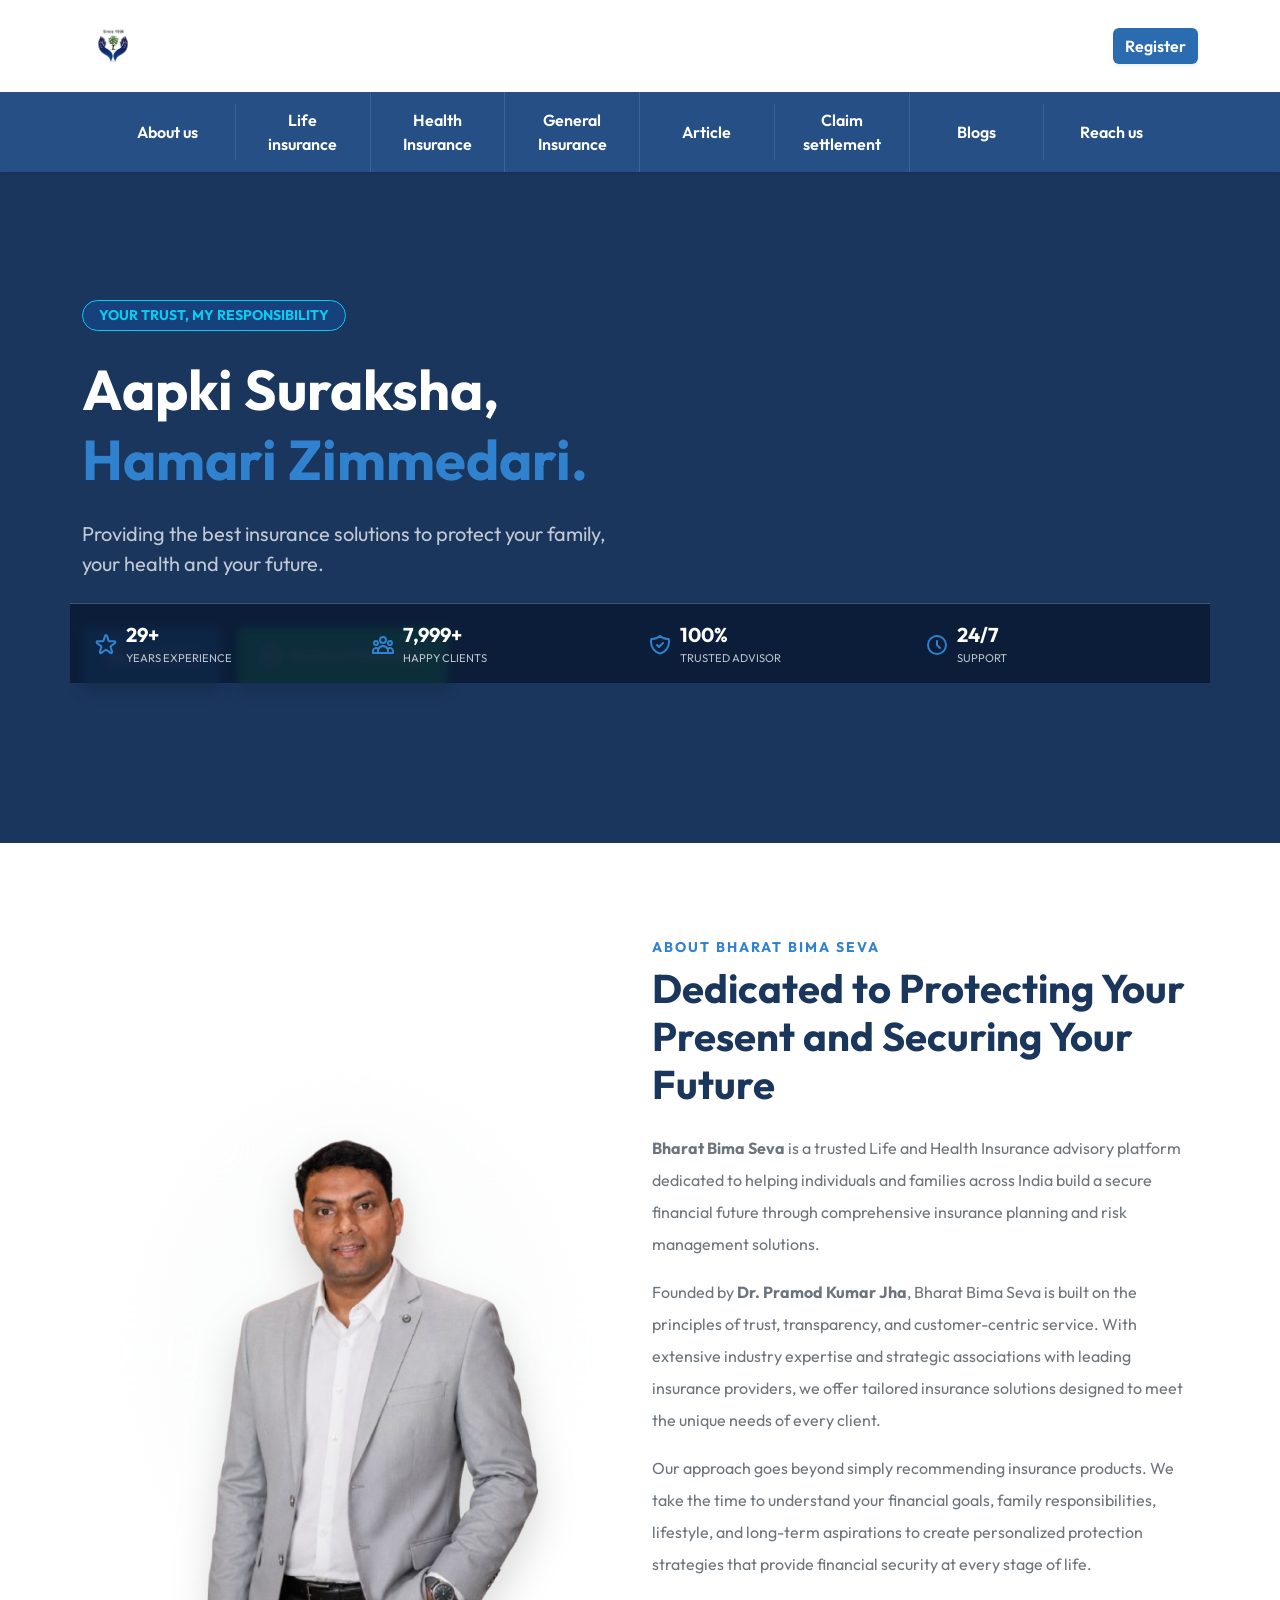
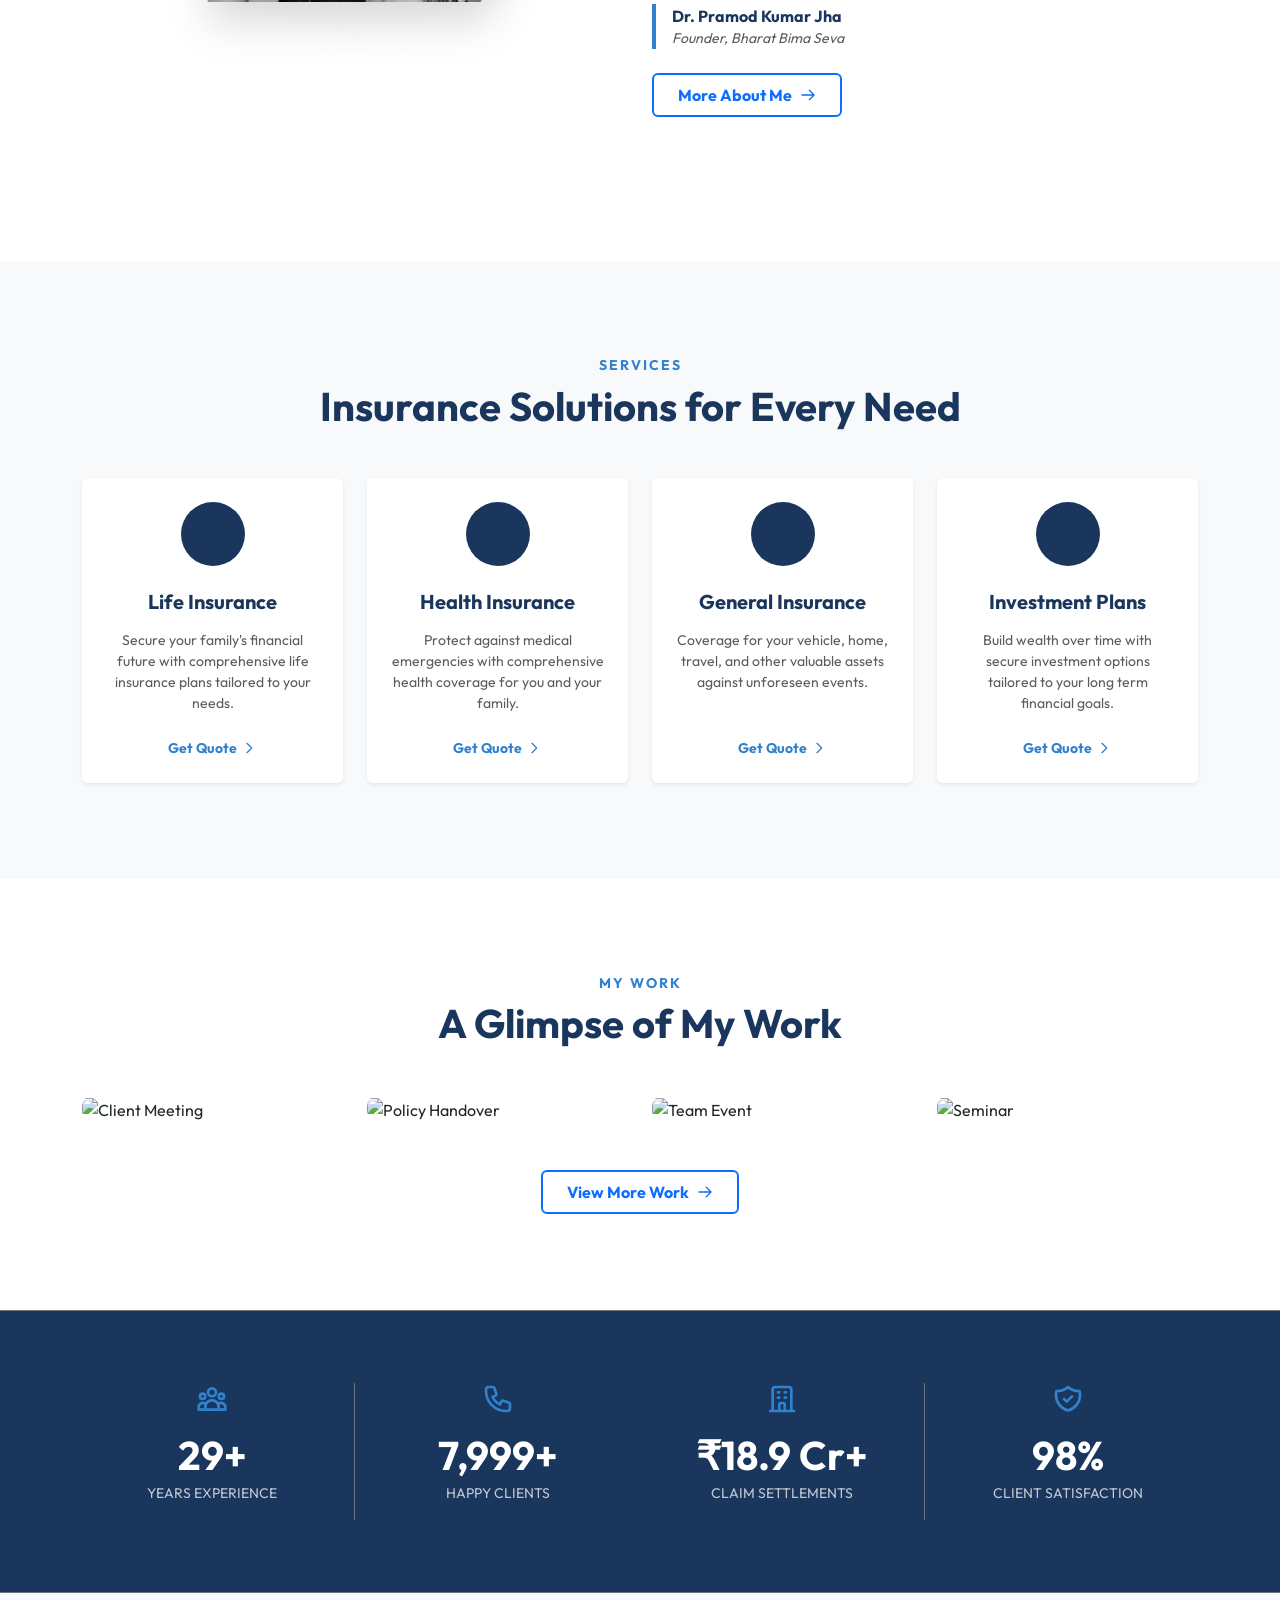
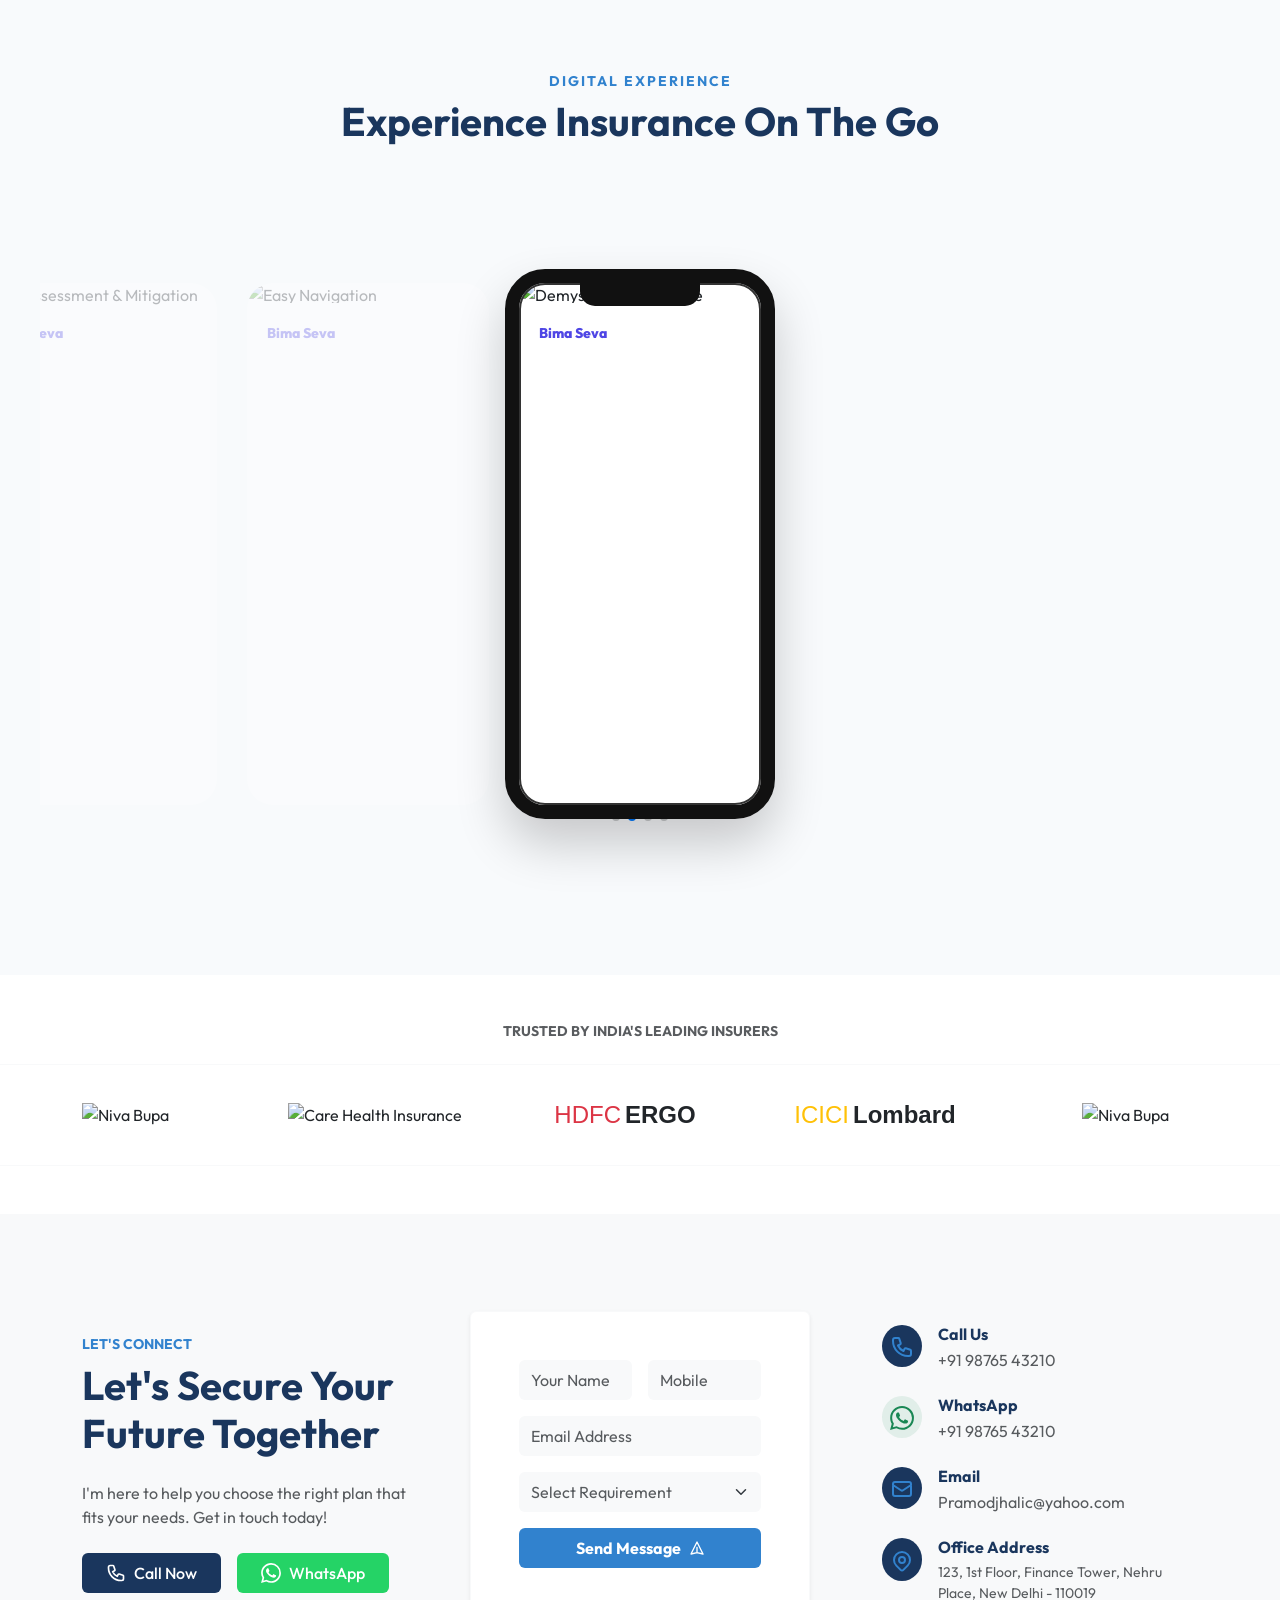
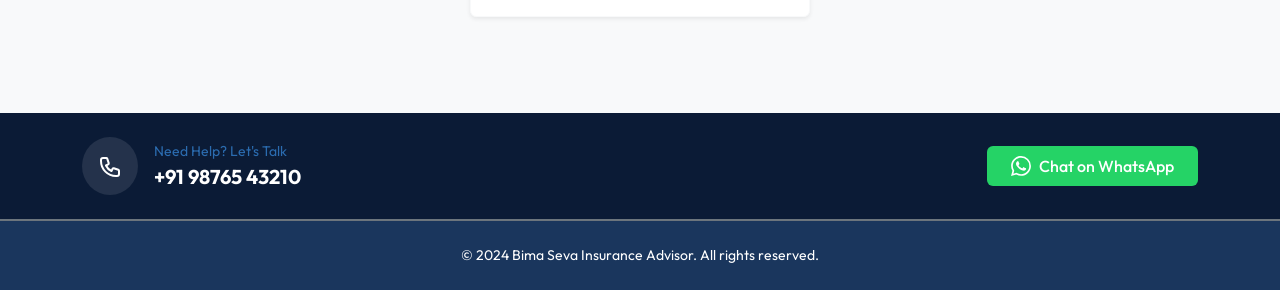
==== index.html @ f64b82d5 "Initial static HTML conversion" ====
<!DOCTYPE html>
<html lang="en">
<head>
    <meta charset="UTF-8">
    <meta name="viewport" content="width=device-width, initial-scale=1.0">
    <title>Bima Seva - Premium Insurance Advisor</title>
    
    <!-- Google Fonts -->
    <link rel="preconnect" href="https://fonts.googleapis.com">
    <link rel="preconnect" href="https://fonts.gstatic.com" crossorigin>
    <link href="https://fonts.googleapis.com/css2?family=Outfit:wght@300;400;500;600;700;800&display=swap" rel="stylesheet">
    
    <!-- Bootstrap 5 CSS -->
    <link href="https://cdn.jsdelivr.net/npm/bootstrap@5.3.2/dist/css/bootstrap.min.css" rel="stylesheet">
    
    <!-- Swiper CSS -->
    <link rel="stylesheet" href="https://cdn.jsdelivr.net/npm/swiper@11/swiper-bundle.min.css" />
    
    <!-- Custom CSS -->
    <link rel="stylesheet" href="assets/css/style.css">
    
    <style>
        body {
            font-family: 'Outfit', sans-serif;
            background-color: #f8f9fa;
        }
        .bg-primary-custom { background-color: #1a365d !important; }
        .bg-secondary-custom { background-color: #2b6cb0 !important; }
        .text-primary-custom { color: #1a365d !important; }
        .text-secondary-custom { color: #2b6cb0 !important; }
        .text-accent { color: #3182ce !important; }
        .bg-accent { background-color: #3182ce !important; }
        .bg-navbar-dark { background-color: #254f85 !important; }
        .nav-link-custom {
            color: white !important;
            padding: 1rem 1.5rem !important;
            border-right: 1px solid #3b649a;
            font-weight: 600;
        }
        .nav-link-custom:hover, .nav-link-custom.active {
            color: #f97316 !important;
        }
        @media (max-width: 991.98px) {
            .nav-link-custom {
                border-right: none;
                border-bottom: 1px solid #3b649a;
                padding: 0.75rem 1rem !important;
            }
        }
        
        /* Hero Section */
        .hero-section {
            position: relative;
            background-color: #1a365d;
            overflow: hidden;
            padding-top: 5rem;
            padding-bottom: 8rem;
        }
        @media (min-width: 992px) {
            .hero-section {
                padding-top: 8rem;
                padding-bottom: 10rem;
            }
        }
        .hero-bg-img {
            position: absolute;
            inset: 0;
            width: 100%;
            height: 100%;
            object-fit: cover;
            object-position: right;
            opacity: 0.4;
            z-index: 0;
        }
        .hero-overlay {
            position: absolute;
            inset: 0;
            background: linear-gradient(to right, #1a365d, rgba(26, 54, 93, 0.9), transparent);
            z-index: 1;
        }
        .hero-content {
            position: relative;
            z-index: 2;
        }
        .hero-stats-bar {
            position: absolute;
            bottom: 0;
            width: 100%;
            background-color: rgba(11, 27, 54, 0.9);
            backdrop-filter: blur(4px);
            border-top: 1px solid #4a5568;
            z-index: 10;
        }
        
        /* Utility */
        .text-whatsapp { color: #25D366; }
        .bg-whatsapp { background-color: #25D366; }
        .btn-whatsapp { background-color: #25D366; color: white; border: none; }
        .btn-whatsapp:hover { background-color: #1ea952; color: white; }
        .border-accent { border-color: #3182ce !important; }
        
        /* App Slider Section */
        .app-slider-section {
            background: #f8fafc;
            padding: 5rem 0;
            overflow: hidden;
            position: relative;
        }
        .app-slider-container {
            position: relative;
            max-width: 1200px;
            margin: 0 auto;
            padding: 60px 0;
        }
        .phone-frame {
            position: absolute;
            top: 50%;
            left: 50%;
            transform: translate(-50%, -50%);
            width: 270px;
            height: 550px;
            border: 14px solid #111;
            border-radius: 40px;
            z-index: 20;
            pointer-events: none;
            box-shadow: 0 25px 50px rgba(0,0,0,0.2), inset 0 0 0 2px #333;
        }
        .phone-frame::before {
            content: '';
            position: absolute;
            top: -2px;
            left: 50%;
            transform: translateX(-50%);
            width: 120px;
            height: 25px;
            background: #111;
            border-bottom-left-radius: 15px;
            border-bottom-right-radius: 15px;
            z-index: 21;
        }
        .swiper-container-app {
            width: 100%;
            padding: 30px 0;
        }
        .swiper-container-app .swiper-slide {
            width: 242px;
            height: 522px;
            background: #ffffff;
            border-radius: 26px;
            display: flex;
            justify-content: center;
            align-items: center;
            overflow: hidden;
            position: relative;
            opacity: 0.3;
            transition: opacity 0.4s ease;
        }
        .swiper-container-app .swiper-slide-active {
            opacity: 1;
            box-shadow: none;
        }
        .swiper-container-app .swiper-slide img {
            width: 100%;
            height: 100%;
            object-fit: cover;
        }
        .brand-overlay {
            position: absolute;
            top: 20px; 
            left: 10px;
            width: 130px;
            height: 60px;
            background: white;
            z-index: 10;
            display: flex;
            align-items: center;
            padding-left: 10px;
            font-weight: 800;
            font-size: 14px;
            color: #4f46e5;
        }

        /* Marquee */
        @keyframes scroll {
            0% { transform: translateX(0); }
            100% { transform: translateX(calc(-250px * 10)); }
        }
        .marquee-container {
            overflow: hidden;
            position: relative;
            width: 100%;
            background: white;
            padding: 2rem 0;
        }
        .marquee-track {
            display: flex;
            width: calc(250px * 20);
            animation: scroll 80s linear infinite;
        }
        .marquee-track:hover {
            animation-play-state: paused;
        }
        .marquee-item {
            width: 250px;
            display: flex;
            align-items: center;
            justify-content: center;
            padding: 0 2rem;
        }
        .marquee-item img {
            max-height: 80px;
            max-width: 100%;
            object-fit: contain;
            transition: all 0.3s ease;
        }
        .marquee-item:hover img {
            transform: scale(1.05);
        }
        
        /* Portfolio Lightbox */
        .portfolio-item {
            position: relative;
            overflow: hidden;
            border-radius: 0.75rem;
            cursor: pointer;
        }
        .portfolio-item img {
            transition: transform 0.5s ease;
        }
        .portfolio-item:hover img {
            transform: scale(1.1);
        }
        .portfolio-overlay {
            position: absolute;
            inset: 0;
            background-color: rgba(26, 54, 93, 0.6);
            opacity: 0;
            transition: opacity 0.3s ease;
            display: flex;
            flex-direction: column;
            align-items: center;
            justify-content: center;
            padding: 1rem;
            text-align: center;
        }
        .portfolio-item:hover .portfolio-overlay {
            opacity: 1;
        }
    </style>
</head>
<body class="d-flex flex-column min-vh-100">

<!-- Header -->
<header class="sticky-top shadow-sm">
    <!-- Top White Bar -->
    <div class="bg-white py-3">
        <div class="container">
            <div class="d-flex justify-content-between align-items-center">
                <!-- Logo -->
                <a href="index.html" class="text-decoration-none">
                    <img src="assets/images/logo.png" alt="Bima Seva Logo" class="img-fluid" style="height: 60px;">
                </a>

                <!-- Top Right Actions (Desktop) -->
                <div class="d-none d-lg-flex gap-2">
                    <a href="contact.html" class="btn btn-primary bg-secondary-custom border-0 fw-semibold shadow-sm">Register</a>
                </div>

                <!-- Mobile menu toggle -->
                <button class="navbar-toggler d-lg-none border-0 bg-transparent" type="button" data-bs-toggle="collapse" data-bs-target="#mainNavbar">
                    <svg class="h-6 w-6" style="width: 24px; height: 24px;" fill="none" viewBox="0 0 24 24" stroke="currentColor">
                        <path stroke-linecap="round" stroke-linejoin="round" stroke-width="2" d="M4 6h16M4 12h16M4 18h16"/>
                    </svg>
                </button>
            </div>
        </div>
    </div>

    <!-- Navigation Bar -->
    <nav class="navbar navbar-expand-lg navbar-dark bg-navbar-dark p-0">
        <div class="container">
            <div class="collapse navbar-collapse justify-content-center" id="mainNavbar">
                <ul class="navbar-nav align-items-center">
                    <li class="nav-item w-100 text-center">
                        <a href="about.html" class="nav-link nav-link-custom">About us</a>
                    </li>
                    <li class="nav-item w-100 text-center">
                        <a href="services.html" class="nav-link nav-link-custom">Life insurance</a>
                    </li>
                    <li class="nav-item w-100 text-center">
                        <a href="health-insurance.html" class="nav-link nav-link-custom">Health Insurance</a>
                    </li>
                    <li class="nav-item w-100 text-center">
                        <a href="general-insurance.html" class="nav-link nav-link-custom">General Insurance</a>
                    </li>
                    <li class="nav-item w-100 text-center">
                        <a href="portfolio.html" class="nav-link nav-link-custom">Article</a>
                    </li>
                    <li class="nav-item w-100 text-center">
                        <a href="claim-settlement.html" class="nav-link nav-link-custom">Claim settlement</a>
                    </li>
                    <li class="nav-item w-100 text-center">
                        <a href="blog.html" class="nav-link nav-link-custom">Blogs</a>
                    </li>
                    <li class="nav-item w-100 text-center">
                        <a href="contact.html" class="nav-link nav-link-custom border-end-0">Reach us</a>
                    </li>
                    <li class="nav-item d-lg-none mt-3 mb-2 w-100 px-3">
                        <a href="contact.html" class="btn btn-primary bg-secondary-custom border-0 w-100">Register</a>
                    </li>
                </ul>
            </div>
        </div>
    </nav>
</header>

<main class="flex-grow-1">

<!-- Hero Section -->
<section class="hero-section">
    <!-- Background Image with Gradient Overlay -->
    <img src="https://images.unsplash.com/photo-1560250097-0b93528c311a?ixlib=rb-4.0.3&auto=format&fit=crop&w=2000&q=80" alt="Advisor Background" class="hero-bg-img">
    <div class="hero-overlay"></div>

    <div class="container hero-content">
        <div class="row">
            <div class="col-lg-7 col-xl-6">
                <span class="d-inline-block py-1 px-3 rounded-pill text-info border border-info small fw-bold tracking-wider text-uppercase mb-4" style="background-color: rgba(13, 110, 253, 0.2);">
                    Your Trust, My Responsibility
                </span>
                
                <h1 class="display-4 fw-bold text-white lh-sm mb-4">
                    Aapki Suraksha, <br>
                    <span class="text-accent">Hamari Zimmedari.</span>
                </h1>
                
                <p class="fs-5 text-light mb-5 text-opacity-75">
                    Providing the best insurance solutions to protect your family, your health and your future.
                </p>
                
                <div class="d-flex flex-wrap gap-3">
                    <a href="tel:+919876543210" class="btn btn-primary bg-accent border-0 px-4 py-3 fw-medium d-flex align-items-center gap-2 shadow">
                        <svg width="20" height="20" fill="none" stroke="currentColor" viewBox="0 0 24 24"><path stroke-linecap="round" stroke-linejoin="round" stroke-width="2" d="M3 5a2 2 0 012-2h3.28a1 1 0 01.948.684l1.498 4.493a1 1 0 01-.502 1.21l-2.257 1.13a11.042 11.042 0 005.516 5.516l1.13-2.257a1 1 0 011.21-.502l4.493 1.498a1 1 0 01.684.949V19a2 2 0 01-2 2h-1C9.716 21 3 14.284 3 6V5z"></path></svg>
                        Call Now
                    </a>
                    <a href="https://wa.me/919876543210" target="_blank" class="btn btn-whatsapp px-4 py-3 fw-medium d-flex align-items-center gap-2 shadow">
                        <svg width="20" height="20" fill="currentColor" viewBox="0 0 24 24"><path d="M17.472 14.382c-.297-.149-1.758-.867-2.03-.967-.273-.099-.471-.148-.67.15-.197.297-.767.966-.94 1.164-.173.199-.347.223-.644.075-.297-.15-1.255-.463-2.39-1.475-.883-.788-1.48-1.761-1.653-2.059-.173-.297-.018-.458.13-.606.134-.133.298-.347.446-.52.149-.174.198-.298.298-.497.099-.198.05-.371-.025-.52-.075-.149-.669-1.612-.916-2.207-.242-.579-.487-.5-.669-.51-.173-.008-.371-.01-.57-.01-.198 0-.52.074-.792.372-.272.297-1.04 1.016-1.04 2.479 0 1.462 1.065 2.875 1.213 3.074.149.198 2.096 3.2 5.077 4.487.709.306 1.262.489 1.694.625.712.227 1.36.195 1.871.118.571-.085 1.758-.719 2.006-1.413.248-.694.248-1.289.173-1.413-.074-.124-.272-.198-.57-.347m-5.421 7.403h-.004a9.87 9.87 0 01-5.031-1.378l-.361-.214-3.741.982.998-3.648-.235-.374a9.86 9.86 0 01-1.51-5.26c.001-5.45 4.436-9.884 9.888-9.884 2.64 0 5.122 1.03 6.988 2.898a9.825 9.825 0 012.893 6.994c-.003 5.45-4.437 9.884-9.885 9.884m8.413-18.297A11.815 11.815 0 0012.05 0C5.495 0 .16 5.335.157 11.892c0 2.096.547 4.142 1.588 5.945L.057 24l6.305-1.654a11.882 11.882 0 005.683 1.448h.005c6.554 0 11.89-5.335 11.893-11.893a11.821 11.821 0 00-3.48-8.413Z"/></svg>
                Chat on WhatsApp
            </a>
        </div>
    </div>

    <!-- Bottom Overlay Stats (on Desktop it overlaps the next section) -->
    <div class="hero-stats-bar py-3">
        <div class="container">
            <div class="row text-white text-center text-md-start g-3">
                <div class="col-6 col-md-3 d-flex align-items-center justify-content-center justify-content-md-start gap-2">
                    <div class="text-accent">
                        <svg width="24" height="24" fill="none" stroke="currentColor" viewBox="0 0 24 24"><path stroke-linecap="round" stroke-linejoin="round" stroke-width="2" d="M11.049 2.927c.3-.921 1.603-.921 1.902 0l1.519 4.674a1 1 0 00.95.69h4.915c.969 0 1.371 1.24.588 1.81l-3.976 2.888a1 1 0 00-.363 1.118l1.518 4.674c.3.922-.755 1.688-1.538 1.118l-3.976-2.888a1 1 0 00-1.176 0l-3.976 2.888c-.783.57-1.838-.197-1.538-1.118l1.518-4.674a1 1 0 00-.363-1.118l-3.976-2.888c-.784-.57-.38-1.81.588-1.81h4.914a1 1 0 00.951-.69l1.519-4.674z"></path></svg>
                    </div>
                    <div>
                        <div class="fw-bold fs-5">29+</div>
                        <div class="text-light small text-opacity-75 text-uppercase" style="font-size: 0.7rem;">Years Experience</div>
                    </div>
                </div>
                <div class="col-6 col-md-3 d-flex align-items-center justify-content-center justify-content-md-start gap-2">
                    <div class="text-accent">
                        <svg width="24" height="24" fill="none" stroke="currentColor" viewBox="0 0 24 24"><path stroke-linecap="round" stroke-linejoin="round" stroke-width="2" d="M17 20h5v-2a3 3 0 00-5.356-1.857M17 20H7m10 0v-2c0-.656-.126-1.283-.356-1.857M7 20H2v-2a3 3 0 015.356-1.857M7 20v-2c0-.656.126-1.283.356-1.857m0 0a5.002 5.002 0 019.288 0M15 7a3 3 0 11-6 0 3 3 0 016 0zm6 3a2 2 0 11-4 0 2 2 0 014 0zM7 10a2 2 0 11-4 0 2 2 0 014 0z"></path></svg>
                    </div>
                    <div>
                        <div class="fw-bold fs-5">7,999+</div>
                        <div class="text-light small text-opacity-75 text-uppercase" style="font-size: 0.7rem;">Happy Clients</div>
                    </div>
                </div>
                <div class="col-6 col-md-3 d-flex align-items-center justify-content-center justify-content-md-start gap-2">
                    <div class="text-accent">
                        <svg width="24" height="24" fill="none" stroke="currentColor" viewBox="0 0 24 24"><path stroke-linecap="round" stroke-linejoin="round" stroke-width="2" d="M9 12l2 2 4-4m5.618-4.016A11.955 11.955 0 0112 2.944a11.955 11.955 0 01-8.618 3.04A12.02 12.02 0 003 9c0 5.591 3.824 10.29 9 11.622 5.176-1.332 9-6.03 9-11.622 0-1.042-.133-2.052-.382-3.016z"></path></svg>
                    </div>
                    <div>
                        <div class="fw-bold fs-5">100%</div>
                        <div class="text-light small text-opacity-75 text-uppercase" style="font-size: 0.7rem;">Trusted Advisor</div>
                    </div>
                </div>
                <div class="col-6 col-md-3 d-flex align-items-center justify-content-center justify-content-md-start gap-2">
                    <div class="text-accent">
                        <svg width="24" height="24" fill="none" stroke="currentColor" viewBox="0 0 24 24"><path stroke-linecap="round" stroke-linejoin="round" stroke-width="2" d="M12 8v4l3 3m6-3a9 9 0 11-18 0 9 9 0 0118 0z"></path></svg>
                    </div>
                    <div>
                        <div class="fw-bold fs-5">24/7</div>
                        <div class="text-light small text-opacity-75 text-uppercase" style="font-size: 0.7rem;">Support</div>
                    </div>
                </div>
            </div>
        </div>
    </div>
</section>

<!-- About Section -->
<section class="py-5 bg-white">
    <div class="container my-5">
        <div class="row align-items-center">
            <!-- Image -->
            <div class="col-lg-6 mb-5 mb-lg-0 text-center">
                <div class="position-relative d-inline-block">
                    <!-- Added a subtle background blob or circle to make the transparent image pop nicely -->
                    <div class="position-absolute w-100 h-100 top-0 start-0 bg-light rounded-circle filter-blur-lg opacity-50" style="filter: blur(40px);"></div>
                    <img src="assets/images/pramod_jha.png" alt="Dr. Pramod Kumar Jha" class="position-relative img-fluid drop-shadow-lg" style="max-width: 400px; filter: drop-shadow(0 20px 20px rgba(0,0,0,0.15));">
                </div>
            </div>
            
            <!-- Text Content -->
            <div class="col-lg-6">
                <h4 class="text-accent fw-bold text-uppercase small mb-2 tracking-wide" style="letter-spacing: 2px;">About Bharat Bima Seva</h4>
                <h2 class="display-6 fw-bold text-primary-custom mb-4">
                    Dedicated to Protecting Your Present and Securing Your Future
                </h2>
                <div class="text-secondary mb-4 lh-lg">
                    <p><strong>Bharat Bima Seva</strong> is a trusted Life and Health Insurance advisory platform dedicated to helping individuals and families across India build a secure financial future through comprehensive insurance planning and risk management solutions.</p>
                    
                    <p>Founded by <strong>Dr. Pramod Kumar Jha</strong>, Bharat Bima Seva is built on the principles of trust, transparency, and customer-centric service. With extensive industry expertise and strategic associations with leading insurance providers, we offer tailored insurance solutions designed to meet the unique needs of every client.</p>

                    <p>Our approach goes beyond simply recommending insurance products. We take the time to understand your financial goals, family responsibilities, lifestyle, and long-term aspirations to create personalized protection strategies that provide financial security at every stage of life.</p>
                </div>
                
                <div class="mb-4 ps-3 border-start border-4 border-accent">
                    <p class="fw-bold text-primary-custom mb-0">Dr. Pramod Kumar Jha</p>
                    <p class="small fst-italic text-muted mb-0">Founder, Bharat Bima Seva</p>
                </div>
                
                <div class="mb-5">
                    <a href="about.html" class="btn btn-outline-primary px-4 py-2 fw-bold d-inline-flex align-items-center gap-2 border-2">
                        More About Me
                        <svg width="16" height="16" fill="none" stroke="currentColor" viewBox="0 0 24 24"><path stroke-linecap="round" stroke-linejoin="round" stroke-width="2" d="M14 5l7 7m0 0l-7 7m7-7H3"></path></svg>
                    </a>
                </div>
            </div>
        </div>
    </div>
</section>

<!-- Services Section -->
<section class="py-5 bg-light">
    <div class="container my-5">
        <div class="text-center mb-5">
            <h4 class="text-accent fw-bold text-uppercase small mb-2 tracking-wide" style="letter-spacing: 2px;">Services</h4>
            <h2 class="display-6 fw-bold text-primary-custom">Insurance Solutions for Every Need</h2>
        </div>
        
        <div class="row g-4">
            <!-- Service 1 -->
            <div class="col-md-6 col-lg-3">
                <div class="card h-100 border-0 shadow-sm text-center p-4 service-card transition-all">
                    <div class="rounded-circle bg-primary-custom bg-opacity-10 text-primary-custom d-inline-flex align-items-center justify-content-center mx-auto mb-4" style="width: 64px; height: 64px;">
                        <svg width="32" height="32" fill="none" stroke="currentColor" viewBox="0 0 24 24"><path stroke-linecap="round" stroke-linejoin="round" stroke-width="2" d="M12 4.354a4 4 0 110 5.292M15 21H3v-1a6 6 0 0112 0v1zm0 0h6v-1a6 6 0 00-9-5.197M13 7a4 4 0 11-8 0 4 4 0 018 0z"></path></svg>
                    </div>
                    <h5 class="fw-bold text-primary-custom mb-3">Life Insurance</h5>
                    <p class="text-muted small mb-4">Secure your family's financial future with comprehensive life insurance plans tailored to your needs.</p>
                    <a href="services.html" class="mt-auto text-decoration-none text-accent fw-bold small d-inline-flex align-items-center justify-content-center gap-1">
                        Get Quote <svg width="16" height="16" fill="none" stroke="currentColor" viewBox="0 0 24 24"><path stroke-linecap="round" stroke-linejoin="round" stroke-width="2" d="M9 5l7 7-7 7"></path></svg>
                    </a>
                </div>
            </div>
            <!-- Service 2 -->
            <div class="col-md-6 col-lg-3">
                <div class="card h-100 border-0 shadow-sm text-center p-4 service-card transition-all">
                    <div class="rounded-circle bg-primary-custom bg-opacity-10 text-primary-custom d-inline-flex align-items-center justify-content-center mx-auto mb-4" style="width: 64px; height: 64px;">
                        <svg width="32" height="32" fill="none" stroke="currentColor" viewBox="0 0 24 24"><path stroke-linecap="round" stroke-linejoin="round" stroke-width="2" d="M4.318 6.318a4.5 4.5 0 000 6.364L12 20.364l7.682-7.682a4.5 4.5 0 00-6.364-6.364L12 7.636l-1.318-1.318a4.5 4.5 0 00-6.364 0z"></path></svg>
                    </div>
                    <h5 class="fw-bold text-primary-custom mb-3">Health Insurance</h5>
                    <p class="text-muted small mb-4">Protect against medical emergencies with comprehensive health coverage for you and your family.</p>
                    <a href="health-insurance.html" class="mt-auto text-decoration-none text-accent fw-bold small d-inline-flex align-items-center justify-content-center gap-1">
                        Get Quote <svg width="16" height="16" fill="none" stroke="currentColor" viewBox="0 0 24 24"><path stroke-linecap="round" stroke-linejoin="round" stroke-width="2" d="M9 5l7 7-7 7"></path></svg>
                    </a>
                </div>
            </div>
            <!-- Service 3 -->
            <div class="col-md-6 col-lg-3">
                <div class="card h-100 border-0 shadow-sm text-center p-4 service-card transition-all">
                    <div class="rounded-circle bg-primary-custom bg-opacity-10 text-primary-custom d-inline-flex align-items-center justify-content-center mx-auto mb-4" style="width: 64px; height: 64px;">
                        <svg width="32" height="32" fill="none" stroke="currentColor" viewBox="0 0 24 24"><path stroke-linecap="round" stroke-linejoin="round" stroke-width="2" d="M3 12l2-2m0 0l7-7 7 7M5 10v10a1 1 0 001 1h3m10-11l2 2m-2-2v10a1 1 0 01-1 1h-3m-6 0a1 1 0 001-1v-4a1 1 0 011-1h2a1 1 0 011 1v4a1 1 0 001 1m-6 0h6"></path></svg>
                    </div>
                    <h5 class="fw-bold text-primary-custom mb-3">General Insurance</h5>
                    <p class="text-muted small mb-4">Coverage for your vehicle, home, travel, and other valuable assets against unforeseen events.</p>
                    <a href="general-insurance.html" class="mt-auto text-decoration-none text-accent fw-bold small d-inline-flex align-items-center justify-content-center gap-1">
                        Get Quote <svg width="16" height="16" fill="none" stroke="currentColor" viewBox="0 0 24 24"><path stroke-linecap="round" stroke-linejoin="round" stroke-width="2" d="M9 5l7 7-7 7"></path></svg>
                    </a>
                </div>
            </div>
            <!-- Service 4 -->
            <div class="col-md-6 col-lg-3">
                <div class="card h-100 border-0 shadow-sm text-center p-4 service-card transition-all">
                    <div class="rounded-circle bg-primary-custom bg-opacity-10 text-primary-custom d-inline-flex align-items-center justify-content-center mx-auto mb-4" style="width: 64px; height: 64px;">
                        <svg width="32" height="32" fill="none" stroke="currentColor" viewBox="0 0 24 24"><path stroke-linecap="round" stroke-linejoin="round" stroke-width="2" d="M12 8c-1.657 0-3 .895-3 2s1.343 2 3 2 3 .895 3 2-1.343 2-3 2m0-8c1.11 0 2.08.402 2.599 1M12 8V7m0 1v8m0 0v1m0-1c-1.11 0-2.08-.402-2.599-1M21 12a9 9 0 11-18 0 9 9 0 0118 0z"></path></svg>
                    </div>
                    <h5 class="fw-bold text-primary-custom mb-3">Investment Plans</h5>
                    <p class="text-muted small mb-4">Build wealth over time with secure investment options tailored to your long term financial goals.</p>
                    <a href="services.html" class="mt-auto text-decoration-none text-accent fw-bold small d-inline-flex align-items-center justify-content-center gap-1">
                        Get Quote <svg width="16" height="16" fill="none" stroke="currentColor" viewBox="0 0 24 24"><path stroke-linecap="round" stroke-linejoin="round" stroke-width="2" d="M9 5l7 7-7 7"></path></svg>
                    </a>
                </div>
            </div>
        </div>
        
        <style>
            .service-card { transition: transform 0.3s ease, box-shadow 0.3s ease; }
            .service-card:hover { transform: translateY(-5px); box-shadow: 0 .5rem 1rem rgba(0,0,0,.15)!important; }
        </style>
    </div>
</section>

<!-- Portfolio Section -->
<section class="py-5 bg-white">
    <div class="container my-5">
        <div class="text-center mb-5">
            <h4 class="text-accent fw-bold text-uppercase small mb-2 tracking-wide" style="letter-spacing: 2px;">My Work</h4>
            <h2 class="display-6 fw-bold text-primary-custom">A Glimpse of My Work</h2>
        </div>
        
        <div class="row g-4 mb-5">
            <!-- Portfolio Items -->
            <div class="col-6 col-md-3">
                <div class="portfolio-item aspect-ratio-1x1 h-100" data-bs-toggle="modal" data-bs-target="#lightboxModal" data-img="https://images.unsplash.com/photo-1556761175-5973dc0f32e7?ixlib=rb-4.0.3&auto=format&fit=crop&w=800&q=80" data-title="Client Meeting">
                    <img src="https://images.unsplash.com/photo-1556761175-5973dc0f32e7?ixlib=rb-4.0.3&auto=format&fit=crop&w=800&q=80" alt="Client Meeting" class="img-fluid w-100 h-100 object-fit-cover">
                    <div class="portfolio-overlay">
                        <span class="text-white fw-medium mb-1 fs-5">Client Meeting</span>
                        <span class="text-accent small text-uppercase tracking-wider">Consultation</span>
                    </div>
                </div>
            </div>
            <div class="col-6 col-md-3">
                <div class="portfolio-item aspect-ratio-1x1 h-100" data-bs-toggle="modal" data-bs-target="#lightboxModal" data-img="https://images.unsplash.com/photo-1554224155-8d04cb21cd6c?ixlib=rb-4.0.3&auto=format&fit=crop&w=800&q=80" data-title="Policy Handover">
                    <img src="https://images.unsplash.com/photo-1554224155-8d04cb21cd6c?ixlib=rb-4.0.3&auto=format&fit=crop&w=800&q=80" alt="Policy Handover" class="img-fluid w-100 h-100 object-fit-cover">
                    <div class="portfolio-overlay">
                        <span class="text-white fw-medium mb-1 fs-5">Policy Handover</span>
                        <span class="text-accent small text-uppercase tracking-wider">Success</span>
                    </div>
                </div>
            </div>
            <div class="col-6 col-md-3">
                <div class="portfolio-item aspect-ratio-1x1 h-100" data-bs-toggle="modal" data-bs-target="#lightboxModal" data-img="https://images.unsplash.com/photo-1521737604893-d14cc237f11d?ixlib=rb-4.0.3&auto=format&fit=crop&w=800&q=80" data-title="Team Event">
                    <img src="https://images.unsplash.com/photo-1521737604893-d14cc237f11d?ixlib=rb-4.0.3&auto=format&fit=crop&w=800&q=80" alt="Team Event" class="img-fluid w-100 h-100 object-fit-cover">
                    <div class="portfolio-overlay">
                        <span class="text-white fw-medium mb-1 fs-5">Team Event</span>
                        <span class="text-accent small text-uppercase tracking-wider">Events</span>
                    </div>
                </div>
            </div>
            <div class="col-6 col-md-3">
                <div class="portfolio-item aspect-ratio-1x1 h-100" data-bs-toggle="modal" data-bs-target="#lightboxModal" data-img="https://images.unsplash.com/photo-1600880292203-757bb62b4baf?ixlib=rb-4.0.3&auto=format&fit=crop&w=800&q=80" data-title="Seminar">
                    <img src="https://images.unsplash.com/photo-1600880292203-757bb62b4baf?ixlib=rb-4.0.3&auto=format&fit=crop&w=800&q=80" alt="Seminar" class="img-fluid w-100 h-100 object-fit-cover">
                    <div class="portfolio-overlay">
                        <span class="text-white fw-medium mb-1 fs-5">Seminar</span>
                        <span class="text-accent small text-uppercase tracking-wider">Workshops</span>
                    </div>
                </div>
            </div>
        </div>
        
        <div class="text-center">
            <a href="portfolio.html" class="btn btn-outline-primary px-4 py-2 fw-bold d-inline-flex align-items-center gap-2 border-2">
                View More Work
                <svg width="16" height="16" fill="none" stroke="currentColor" viewBox="0 0 24 24"><path stroke-linecap="round" stroke-linejoin="round" stroke-width="2" d="M14 5l7 7m0 0l-7 7m7-7H3"></path></svg>
            </a>
        </div>
    </div>
</section>

<!-- Lightbox Modal -->
<div class="modal fade" id="lightboxModal" tabindex="-1" aria-hidden="true">
    <div class="modal-dialog modal-xl modal-dialog-centered">
        <div class="modal-content bg-transparent border-0">
            <div class="modal-body text-center p-0 position-relative">
                <button type="button" class="btn-close btn-close-white position-absolute top-0 end-0 m-3 z-3" data-bs-dismiss="modal" aria-label="Close"></button>
                <img src="" id="lightboxImage" class="img-fluid rounded shadow-lg" alt="">
                <h4 id="lightboxTitle" class="text-white mt-3 fw-light tracking-wide"></h4>
            </div>
        </div>
    </div>
</div>

<script>
    document.addEventListener('DOMContentLoaded', function () {
        var lightboxModal = document.getElementById('lightboxModal')
        lightboxModal.addEventListener('show.bs.modal', function (event) {
            var button = event.relatedTarget
            var img = button.getAttribute('data-img')
            var title = button.getAttribute('data-title')
            
            var modalImg = lightboxModal.querySelector('#lightboxImage')
            var modalTitle = lightboxModal.querySelector('#lightboxTitle')
            
            modalImg.src = img
            modalTitle.textContent = title
        })
    })
</script>

<!-- Middle Stats Section -->
<section class="bg-primary-custom py-5 border-top border-bottom border-secondary">
    <div class="container my-4">
        <div class="row g-4 text-center text-white">
            <div class="col-6 col-md-3 border-end border-secondary">
                <div class="text-accent mb-3">
                    <svg width="32" height="32" fill="none" stroke="currentColor" viewBox="0 0 24 24"><path stroke-linecap="round" stroke-linejoin="round" stroke-width="2" d="M17 20h5v-2a3 3 0 00-5.356-1.857M17 20H7m10 0v-2c0-.656-.126-1.283-.356-1.857M7 20H2v-2a3 3 0 015.356-1.857M7 20v-2c0-.656.126-1.283.356-1.857m0 0a5.002 5.002 0 019.288 0M15 7a3 3 0 11-6 0 3 3 0 016 0zm6 3a2 2 0 11-4 0 2 2 0 014 0zM7 10a2 2 0 11-4 0 2 2 0 014 0z"></path></svg>
                </div>
                <h3 class="display-6 fw-bold mb-1">29+</h3>
                <p class="small text-uppercase text-light text-opacity-75 tracking-wider">Years Experience</p>
            </div>
            <div class="col-6 col-md-3 border-end-md border-secondary">
                <div class="text-accent mb-3">
                    <svg width="32" height="32" fill="none" stroke="currentColor" viewBox="0 0 24 24"><path stroke-linecap="round" stroke-linejoin="round" stroke-width="2" d="M3 5a2 2 0 012-2h3.28a1 1 0 01.948.684l1.498 4.493a1 1 0 01-.502 1.21l-2.257 1.13a11.042 11.042 0 005.516 5.516l1.13-2.257a1 1 0 011.21-.502l4.493 1.498a1 1 0 01.684.949V19a2 2 0 01-2 2h-1C9.716 21 3 14.284 3 6V5z"></path></svg>
                </div>
                <h3 class="display-6 fw-bold mb-1">7,999+</h3>
                <p class="small text-uppercase text-light text-opacity-75 tracking-wider">Happy Clients</p>
            </div>
            <div class="col-6 col-md-3 border-end border-secondary">
                <div class="text-accent mb-3">
                    <svg width="32" height="32" fill="none" stroke="currentColor" viewBox="0 0 24 24"><path stroke-linecap="round" stroke-linejoin="round" stroke-width="2" d="M19 21V5a2 2 0 00-2-2H7a2 2 0 00-2 2v16m14 0h2m-2 0h-5m-9 0H3m2 0h5M9 7h1m-1 4h1m4-4h1m-1 4h1m-5 10v-5a1 1 0 011-1h2a1 1 0 011 1v5m-4 0h4"></path></svg>
                </div>
                <h3 class="display-6 fw-bold mb-1">₹18.9 Cr+</h3>
                <p class="small text-uppercase text-light text-opacity-75 tracking-wider">Claim Settlements</p>
            </div>
            <div class="col-6 col-md-3">
                <div class="text-accent mb-3">
                    <svg width="32" height="32" fill="none" stroke="currentColor" viewBox="0 0 24 24"><path stroke-linecap="round" stroke-linejoin="round" stroke-width="2" d="M9 12l2 2 4-4m5.618-4.016A11.955 11.955 0 0112 2.944a11.955 11.955 0 01-8.618 3.04A12.02 12.02 0 003 9c0 5.591 3.824 10.29 9 11.622 5.176-1.332 9-6.03 9-11.622 0-1.042-.133-2.052-.382-3.016z"></path></svg>
                </div>
                <h3 class="display-6 fw-bold mb-1">98%</h3>
                <p class="small text-uppercase text-light text-opacity-75 tracking-wider">Client Satisfaction</p>
            </div>
        </div>
    </div>
</section>

<!-- App Screenshots Slider -->
<section class="app-slider-section">
    <div class="container text-center mb-5">
        <h4 class="text-accent fw-bold text-uppercase small mb-2 tracking-wide" style="letter-spacing: 2px;">Digital Experience</h4>
        <h2 class="display-6 fw-bold text-primary-custom">Experience Insurance On The Go</h2>
    </div>
    
    <div class="app-slider-container">
        <!-- Static iPhone Frame overlay -->
        <div class="phone-frame"></div>
        
        <div class="swiper swiper-container-app">
            <div class="swiper-wrapper">
                <div class="swiper-slide">
                    <div class="brand-overlay">Bima Seva</div>
                    <img src="https://riskbirbal.com/assets/images/sets/easy-navigation.webp" alt="Easy Navigation">
                </div>
                <div class="swiper-slide">
                    <div class="brand-overlay">Bima Seva</div>
                    <img src="https://riskbirbal.com/assets/images/sets/demystifying.webp" alt="Demystifying Insurance">
                </div>
                <div class="swiper-slide">
                    <div class="brand-overlay">Bima Seva</div>
                    <img src="https://riskbirbal.com/assets/images/sets/insight.webp" alt="Insight & Advice">
                </div>
                <div class="swiper-slide">
                    <div class="brand-overlay">Bima Seva</div>
                    <img src="https://riskbirbal.com/assets/images/sets/risk-assessment.webp" alt="Risk Assessment & Mitigation">
                </div>
            </div>
            <div class="swiper-pagination mt-5"></div>
        </div>
    </div>
</section>

<script src="https://cdn.jsdelivr.net/npm/swiper@11/swiper-bundle.min.js"></script>
<script>
document.addEventListener('DOMContentLoaded', function() {
    var swiper = new Swiper('.swiper-container-app', {
        effect: 'slide',
        grabCursor: true,
        centeredSlides: true,
        slidesPerView: 'auto',
        initialSlide: 1,
        spaceBetween: 30,
        loop: true,
        autoplay: {
            delay: 4000,
            disableOnInteraction: false,
        },
        pagination: {
            el: '.swiper-pagination',
            clickable: true,
        },
    });
});
</script>

<!-- Partners Marquee Section -->
<section class="py-5 bg-white border-bottom border-light">
    <div class="container mb-4 text-center">
        <h4 class="text-muted fw-bold text-uppercase small tracking-wide">Trusted By India's Leading Insurers</h4>
    </div>
    <div class="marquee-container border-top border-bottom border-light">
        <div class="marquee-track">
            <!-- Original Set -->
            <div class="marquee-item"><img src="https://upload.wikimedia.org/wikipedia/commons/1/14/Niva_Bupa_Logo.jpg" alt="Niva Bupa"></div>
            <div class="marquee-item"><img src="https://upload.wikimedia.org/wikipedia/commons/9/90/Care_health_insurance_logo.png" alt="Care Health Insurance"></div>
            <div class="marquee-item d-flex align-items-center justify-content-center px-4">
                <span class="fs-4 fw-black text-danger tracking-tight" style="font-family: Arial, sans-serif;">HDFC</span>
                <span class="fs-4 fw-bold text-dark ms-1" style="font-family: Arial, sans-serif;">ERGO</span>
            </div>
            <div class="marquee-item d-flex align-items-center justify-content-center px-4">
                <span class="fs-4 fw-black text-warning tracking-tight" style="font-family: Arial, sans-serif;">ICICI</span>
                <span class="fs-4 fw-semibold text-dark ms-1" style="font-family: Arial, sans-serif;">Lombard</span>
            </div>
            <!-- Duplicated Set for infinite scroll -->
            <div class="marquee-item"><img src="https://upload.wikimedia.org/wikipedia/commons/1/14/Niva_Bupa_Logo.jpg" alt="Niva Bupa"></div>
            <div class="marquee-item"><img src="https://upload.wikimedia.org/wikipedia/commons/9/90/Care_health_insurance_logo.png" alt="Care Health Insurance"></div>
            <div class="marquee-item d-flex align-items-center justify-content-center px-4">
                <span class="fs-4 fw-black text-danger tracking-tight" style="font-family: Arial, sans-serif;">HDFC</span>
                <span class="fs-4 fw-bold text-dark ms-1" style="font-family: Arial, sans-serif;">ERGO</span>
            </div>
            <div class="marquee-item d-flex align-items-center justify-content-center px-4">
                <span class="fs-4 fw-black text-warning tracking-tight" style="font-family: Arial, sans-serif;">ICICI</span>
                <span class="fs-4 fw-semibold text-dark ms-1" style="font-family: Arial, sans-serif;">Lombard</span>
            </div>
        </div>
    </div>
</section>

<!-- Contact Section -->
<section class="py-5 bg-light">
    <div class="container my-5">
        <div class="row g-5 align-items-center">
            <!-- Left: Text -->
            <div class="col-lg-4">
                <h4 class="text-accent fw-bold text-uppercase small mb-2 tracking-wide">Let's Connect</h4>
                <h2 class="display-6 fw-bold text-primary-custom mb-4">
                    Let's Secure Your Future Together
                </h2>
                <p class="text-muted mb-4">
                    I'm here to help you choose the right plan that fits your needs. Get in touch today!
                </p>
                <div class="d-flex flex-column flex-sm-row gap-3">
                    <a href="tel:+919876543210" class="btn btn-primary bg-primary-custom border-0 px-4 py-2 fw-medium d-flex align-items-center justify-content-center gap-2">
                        <svg width="20" height="20" fill="none" stroke="currentColor" viewBox="0 0 24 24"><path stroke-linecap="round" stroke-linejoin="round" stroke-width="2" d="M3 5a2 2 0 012-2h3.28a1 1 0 01.948.684l1.498 4.493a1 1 0 01-.502 1.21l-2.257 1.13a11.042 11.042 0 005.516 5.516l1.13-2.257a1 1 0 011.21-.502l4.493 1.498a1 1 0 01.684.949V19a2 2 0 01-2 2h-1C9.716 21 3 14.284 3 6V5z"></path></svg>
                        Call Now
                    </a>
                    <a href="https://wa.me/919876543210" target="_blank" class="btn btn-whatsapp px-4 py-2 fw-medium d-flex align-items-center justify-content-center gap-2">
                        <svg width="20" height="20" fill="currentColor" viewBox="0 0 24 24"><path d="M17.472 14.382c-.297-.149-1.758-.867-2.03-.967-.273-.099-.471-.148-.67.15-.197.297-.767.966-.94 1.164-.173.199-.347.223-.644.075-.297-.15-1.255-.463-2.39-1.475-.883-.788-1.48-1.761-1.653-2.059-.173-.297-.018-.458.13-.606.134-.133.298-.347.446-.52.149-.174.198-.298.298-.497.099-.198.05-.371-.025-.52-.075-.149-.669-1.612-.916-2.207-.242-.579-.487-.5-.669-.51-.173-.008-.371-.01-.57-.01-.198 0-.52.074-.792.372-.272.297-1.04 1.016-1.04 2.479 0 1.462 1.065 2.875 1.213 3.074.149.198 2.096 3.2 5.077 4.487.709.306 1.262.489 1.694.625.712.227 1.36.195 1.871.118.571-.085 1.758-.719 2.006-1.413.248-.694.248-1.289.173-1.413-.074-.124-.272-.198-.57-.347m-5.421 7.403h-.004a9.87 9.87 0 01-5.031-1.378l-.361-.214-3.741.982.998-3.648-.235-.374a9.86 9.86 0 01-1.51-5.26c.001-5.45 4.436-9.884 9.888-9.884 2.64 0 5.122 1.03 6.988 2.898a9.825 9.825 0 012.893 6.994c-.003 5.45-4.437 9.884-9.885 9.884m8.413-18.297A11.815 11.815 0 0012.05 0C5.495 0 .16 5.335.157 11.892c0 2.096.547 4.142 1.588 5.945L.057 24l6.305-1.654a11.882 11.882 0 005.683 1.448h.005c6.554 0 11.89-5.335 11.893-11.893a11.821 11.821 0 00-3.48-8.413Z"/></svg>
                        WhatsApp
                    </a>
                </div>
            </div>
            
            <!-- Middle: Form -->
            <div class="col-lg-4">
                <div class="bg-white p-4 p-md-5 rounded shadow-sm border border-light">
                    <form action="#" method="POST" class="d-flex flex-column gap-3">
                        <div class="row g-3">
                            <div class="col-6">
                                <input type="text" name="name" placeholder="Your Name" required class="form-control bg-light border-0 py-2">
                            </div>
                            <div class="col-6">
                                <input type="text" name="phone" placeholder="Mobile" required class="form-control bg-light border-0 py-2">
                            </div>
                        </div>
                        <input type="email" name="email" placeholder="Email Address" required class="form-control bg-light border-0 py-2">
                        
                        <select name="requirement" class="form-select bg-light border-0 py-2 text-muted">
                            <option value="">Select Requirement</option>
                            <option value="Life Insurance">Life Insurance</option>
                            <option value="Health Insurance">Health Insurance</option>
                            <option value="Term Insurance">Term Insurance</option>
                            <option value="Child Plan">Child Plan</option>
                        </select>
                        
                        <button type="submit" class="btn btn-primary bg-accent border-0 py-2 fw-bold d-flex align-items-center justify-content-center gap-2">
                            Send Message
                            <svg width="16" height="16" fill="none" stroke="currentColor" viewBox="0 0 24 24"><path stroke-linecap="round" stroke-linejoin="round" stroke-width="2" d="M12 19l9 2-9-18-9 18 9-2zm0 0v-8"></path></svg>
                        </button>
                    </form>
                </div>
            </div>
            
            <!-- Right: Info -->
            <div class="col-lg-4">
                <div class="d-flex flex-column gap-4 ps-lg-4">
                    <div class="d-flex align-items-start gap-3">
                        <div class="bg-primary-custom bg-opacity-10 text-accent rounded-circle p-2">
                            <svg width="24" height="24" fill="none" stroke="currentColor" viewBox="0 0 24 24"><path stroke-linecap="round" stroke-linejoin="round" stroke-width="2" d="M3 5a2 2 0 012-2h3.28a1 1 0 01.948.684l1.498 4.493a1 1 0 01-.502 1.21l-2.257 1.13a11.042 11.042 0 005.516 5.516l1.13-2.257a1 1 0 011.21-.502l4.493 1.498a1 1 0 01.684.949V19a2 2 0 01-2 2h-1C9.716 21 3 14.284 3 6V5z"></path></svg>
                        </div>
                        <div>
                            <h6 class="fw-bold text-primary-custom mb-1">Call Us</h6>
                            <p class="text-muted mb-0">+91 98765 43210</p>
                        </div>
                    </div>
                    <div class="d-flex align-items-start gap-3">
                        <div class="bg-success bg-opacity-10 text-success rounded-circle p-2">
                            <svg width="24" height="24" fill="currentColor" viewBox="0 0 24 24"><path d="M17.472 14.382c-.297-.149-1.758-.867-2.03-.967-.273-.099-.471-.148-.67.15-.197.297-.767.966-.94 1.164-.173.199-.347.223-.644.075-.297-.15-1.255-.463-2.39-1.475-.883-.788-1.48-1.761-1.653-2.059-.173-.297-.018-.458.13-.606.134-.133.298-.347.446-.52.149-.174.198-.298.298-.497.099-.198.05-.371-.025-.52-.075-.149-.669-1.612-.916-2.207-.242-.579-.487-.5-.669-.51-.173-.008-.371-.01-.57-.01-.198 0-.52.074-.792.372-.272.297-1.04 1.016-1.04 2.479 0 1.462 1.065 2.875 1.213 3.074.149.198 2.096 3.2 5.077 4.487.709.306 1.262.489 1.694.625.712.227 1.36.195 1.871.118.571-.085 1.758-.719 2.006-1.413.248-.694.248-1.289.173-1.413-.074-.124-.272-.198-.57-.347m-5.421 7.403h-.004a9.87 9.87 0 01-5.031-1.378l-.361-.214-3.741.982.998-3.648-.235-.374a9.86 9.86 0 01-1.51-5.26c.001-5.45 4.436-9.884 9.888-9.884 2.64 0 5.122 1.03 6.988 2.898a9.825 9.825 0 012.893 6.994c-.003 5.45-4.437 9.884-9.885 9.884m8.413-18.297A11.815 11.815 0 0012.05 0C5.495 0 .16 5.335.157 11.892c0 2.096.547 4.142 1.588 5.945L.057 24l6.305-1.654a11.882 11.882 0 005.683 1.448h.005c6.554 0 11.89-5.335 11.893-11.893a11.821 11.821 0 00-3.48-8.413Z"/></svg>
                        </div>
                        <div>
                            <h6 class="fw-bold text-primary-custom mb-1">WhatsApp</h6>
                            <p class="text-muted mb-0">+91 98765 43210</p>
                        </div>
                    </div>
                    <div class="d-flex align-items-start gap-3">
                        <div class="bg-primary-custom bg-opacity-10 text-accent rounded-circle p-2">
                            <svg width="24" height="24" fill="none" stroke="currentColor" viewBox="0 0 24 24"><path stroke-linecap="round" stroke-linejoin="round" stroke-width="2" d="M3 8l7.89 5.26a2 2 0 002.22 0L21 8M5 19h14a2 2 0 002-2V7a2 2 0 00-2-2H5a2 2 0 00-2 2v10a2 2 0 002 2z"></path></svg>
                        </div>
                        <div>
                            <h6 class="fw-bold text-primary-custom mb-1">Email</h6>
                            <p class="text-muted mb-0">Pramodjhalic@yahoo.com</p>
                        </div>
                    </div>
                    <div class="d-flex align-items-start gap-3">
                        <div class="bg-primary-custom bg-opacity-10 text-accent rounded-circle p-2">
                            <svg width="24" height="24" fill="none" stroke="currentColor" viewBox="0 0 24 24"><path stroke-linecap="round" stroke-linejoin="round" stroke-width="2" d="M17.657 16.657L13.414 20.9a1.998 1.998 0 01-2.827 0l-4.244-4.243a8 8 0 1111.314 0z"></path><path stroke-linecap="round" stroke-linejoin="round" stroke-width="2" d="M15 11a3 3 0 11-6 0 3 3 0 016 0z"></path></svg>
                        </div>
                        <div>
                            <h6 class="fw-bold text-primary-custom mb-1">Office Address</h6>
                            <p class="text-muted mb-0 small">123, 1st Floor, Finance Tower, Nehru Place, New Delhi - 110019</p>
                        </div>
                    </div>
                </div>
            </div>
        </div>
    </div>
</section>

</main>

<!-- Bottom CTA Bar -->
<div class="py-4 px-3 border-bottom border-secondary" style="background-color: #0b1b36;">
    <div class="container d-flex flex-column flex-md-row justify-content-between align-items-center gap-3">
        <div class="d-flex align-items-center gap-3 text-white">
            <div class="p-3 rounded-circle" style="background-color: rgba(255, 255, 255, 0.1);">
                <svg width="24" height="24" fill="none" stroke="currentColor" viewBox="0 0 24 24"><path stroke-linecap="round" stroke-linejoin="round" stroke-width="2" d="M3 5a2 2 0 012-2h3.28a1 1 0 01.948.684l1.498 4.493a1 1 0 01-.502 1.21l-2.257 1.13a11.042 11.042 0 005.516 5.516l1.13-2.257a1 1 0 011.21-.502l4.493 1.498a1 1 0 01.684.949V19a2 2 0 01-2 2h-1C9.716 21 3 14.284 3 6V5z"></path></svg>
            </div>
            <div>
                <p class="mb-0 small text-secondary-custom">Need Help? Let's Talk</p>
                <p class="mb-0 fs-5 fw-bold">+91 98765 43210</p>
            </div>
        </div>
        <div>
            <a href="https://wa.me/919876543210" target="_blank" class="btn btn-whatsapp px-4 py-2 fw-medium d-flex align-items-center gap-2">
                <svg width="20" height="20" fill="currentColor" viewBox="0 0 24 24"><path d="M17.472 14.382c-.297-.149-1.758-.867-2.03-.967-.273-.099-.471-.148-.67.15-.197.297-.767.966-.94 1.164-.173.199-.347.223-.644.075-.297-.15-1.255-.463-2.39-1.475-.883-.788-1.48-1.761-1.653-2.059-.173-.297-.018-.458.13-.606.134-.133.298-.347.446-.52.149-.174.198-.298.298-.497.099-.198.05-.371-.025-.52-.075-.149-.669-1.612-.916-2.207-.242-.579-.487-.5-.669-.51-.173-.008-.371-.01-.57-.01-.198 0-.52.074-.792.372-.272.297-1.04 1.016-1.04 2.479 0 1.462 1.065 2.875 1.213 3.074.149.198 2.096 3.2 5.077 4.487.709.306 1.262.489 1.694.625.712.227 1.36.195 1.871.118.571-.085 1.758-.719 2.006-1.413.248-.694.248-1.289.173-1.413-.074-.124-.272-.198-.57-.347m-5.421 7.403h-.004a9.87 9.87 0 01-5.031-1.378l-.361-.214-3.741.982.998-3.648-.235-.374a9.86 9.86 0 01-1.51-5.26c.001-5.45 4.436-9.884 9.888-9.884 2.64 0 5.122 1.03 6.988 2.898a9.825 9.825 0 012.893 6.994c-.003 5.45-4.437 9.884-9.885 9.884m8.413-18.297A11.815 11.815 0 0012.05 0C5.495 0 .16 5.335.157 11.892c0 2.096.547 4.142 1.588 5.945L.057 24l6.305-1.654a11.882 11.882 0 005.683 1.448h.005c6.554 0 11.89-5.335 11.893-11.893a11.821 11.821 0 00-3.48-8.413Z"/></svg>
                Chat on WhatsApp
            </a>
        </div>
    </div>
</div>

<!-- Main Footer -->
<footer class="bg-primary-custom text-white py-4 border-top border-secondary text-center small">
    <div class="container">
        <p class="mb-0">&copy; 2024 Bima Seva Insurance Advisor. All rights reserved.</p>
    </div>
</footer>

<script src="https://cdn.jsdelivr.net/npm/bootstrap@5.3.2/dist/js/bootstrap.bundle.min.js"></script>
<script src="assets/js/script.js"></script>
</body>
</html>
---- assets/css/style.css ----
/* assets/css/style.css */
@layer utilities {
    .line-clamp-3 {
        display: -webkit-box;
        -webkit-line-clamp: 3;
        -webkit-box-orient: vertical;  
        overflow: hidden;
    }
}

/* Custom Select Dropdown Arrow for the Contact Form */
select {
    -webkit-appearance: none;
    -moz-appearance: none;
    appearance: none;
    background-image: url("data:image/svg+xml,%3csvg xmlns='http://www.w3.org/2000/svg' fill='none' viewBox='0 0 20 20'%3e%3cpath stroke='%236b7280' stroke-linecap='round' stroke-linejoin='round' stroke-width='1.5' d='M6 8l4 4 4-4'/%3e%3c/svg%3e");
    background-position: right 0.5rem center;
    background-repeat: no-repeat;
    background-size: 1.5em 1.5em;
    padding-right: 2.5rem;
}
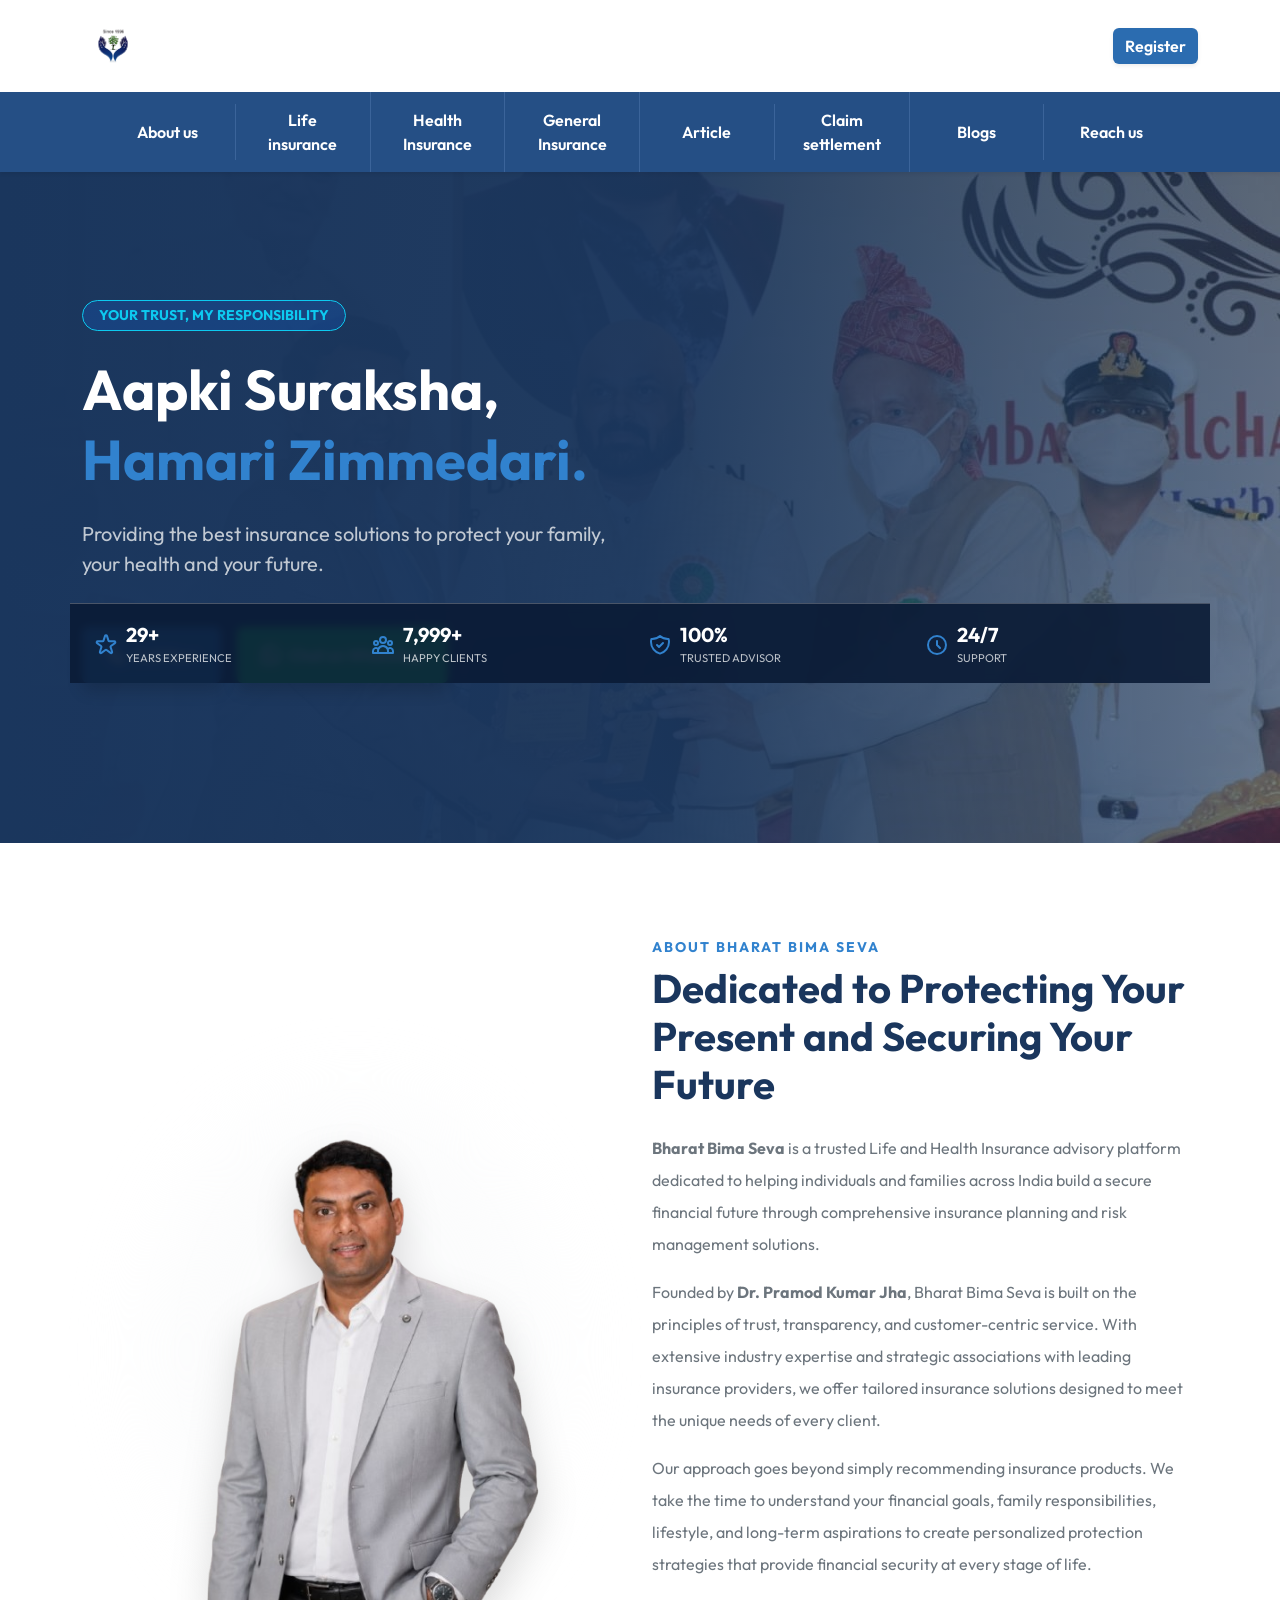
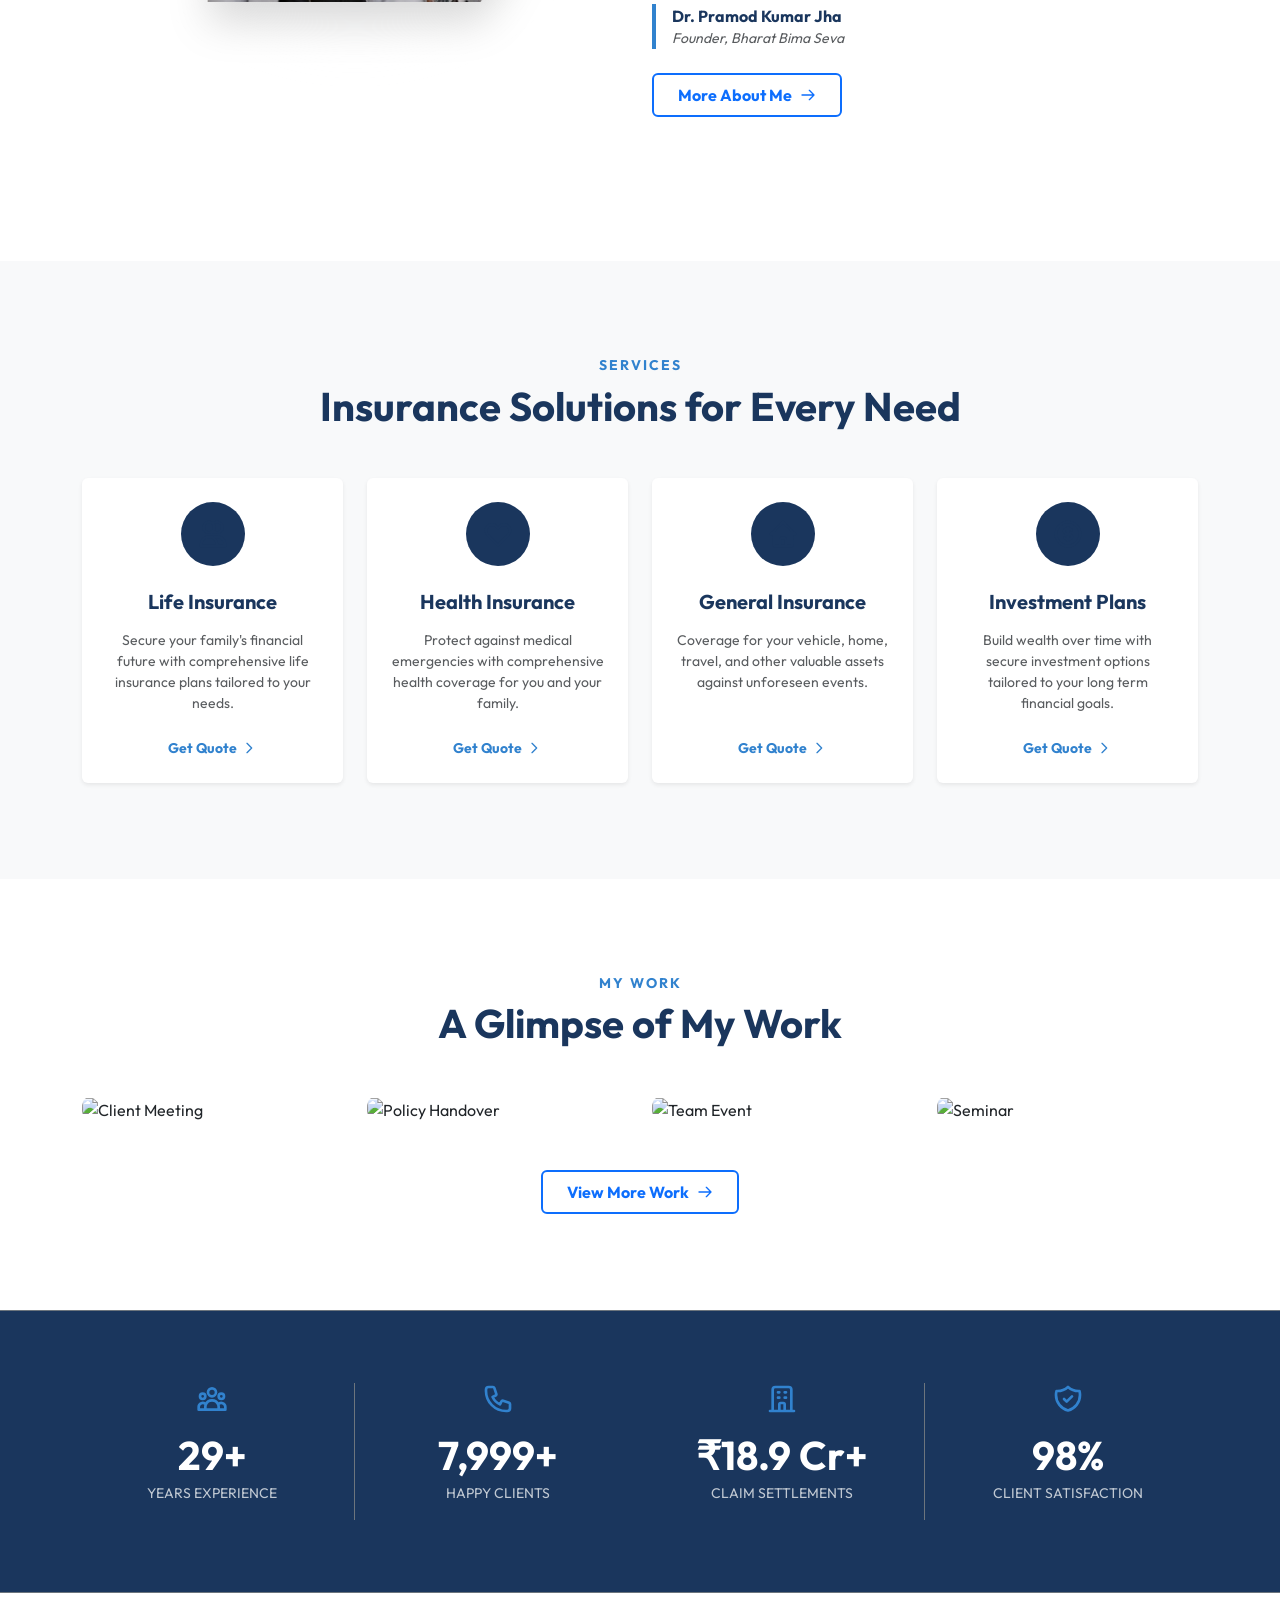
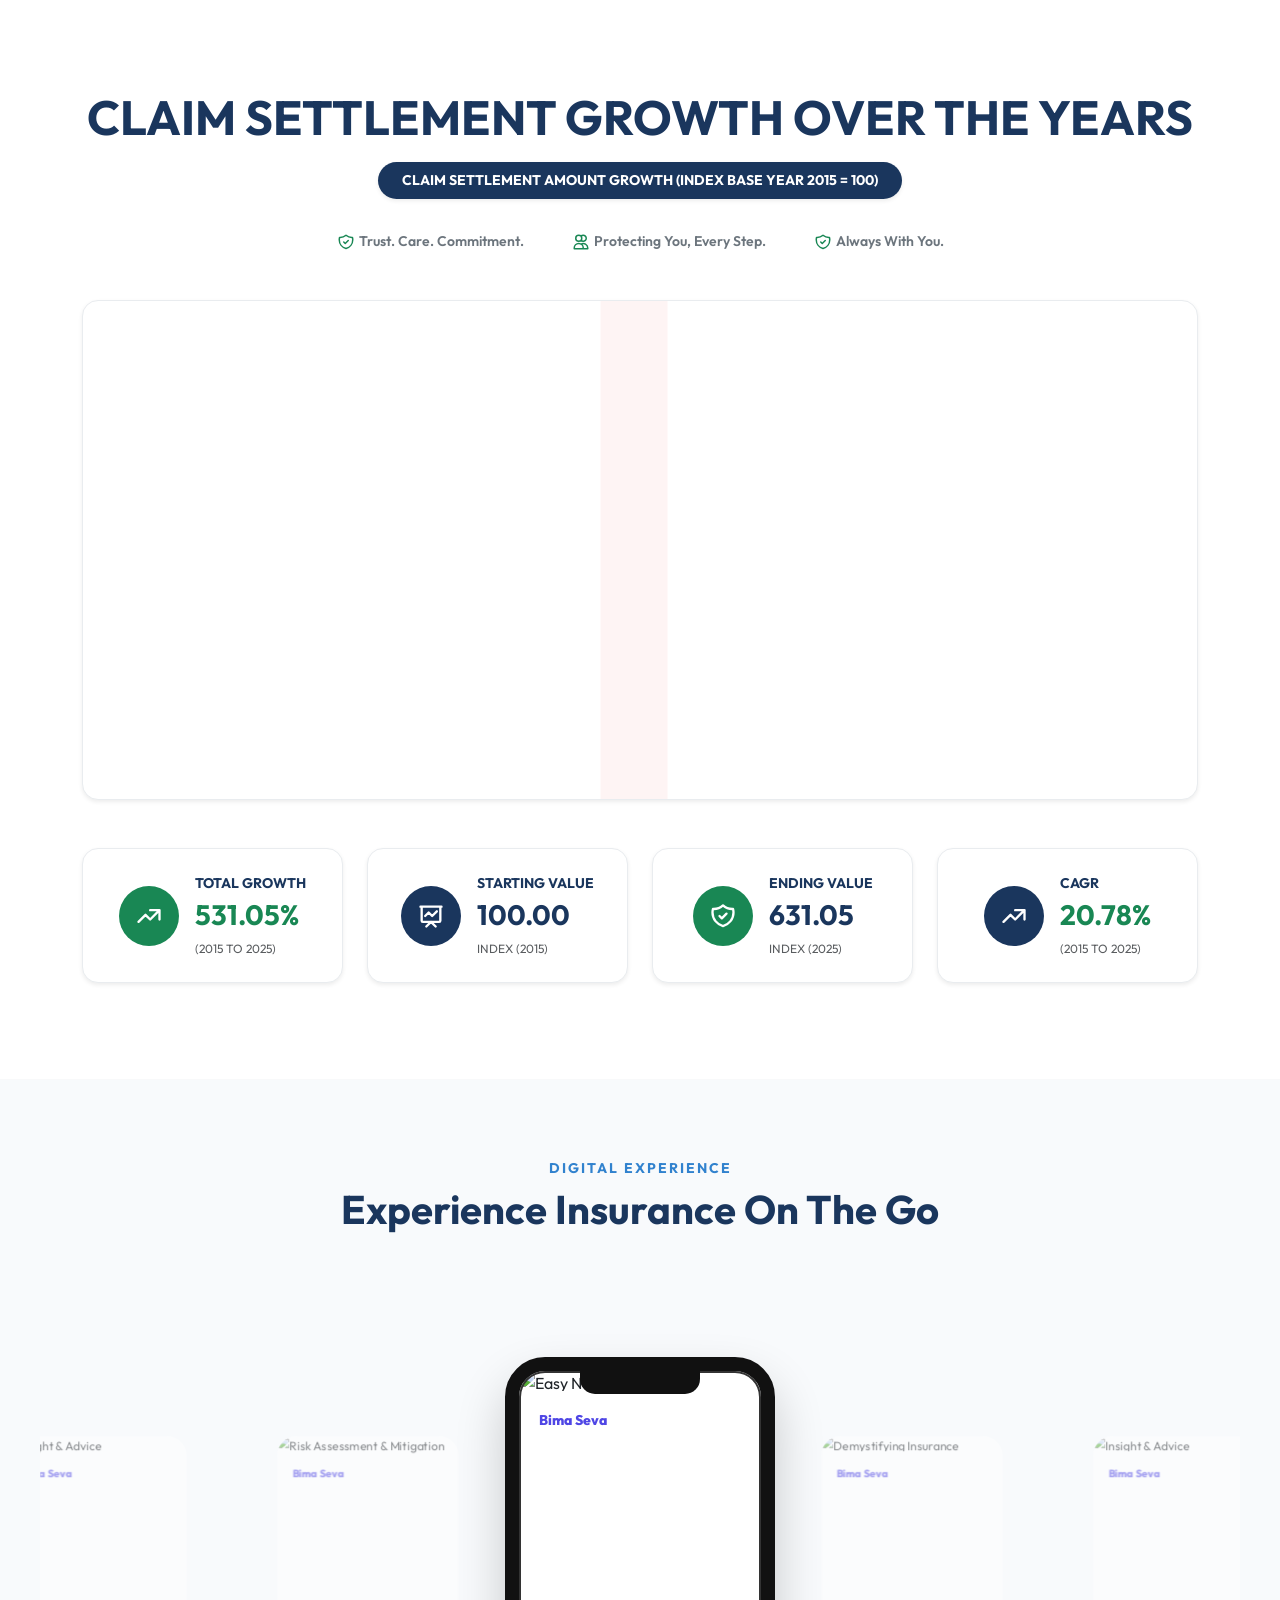
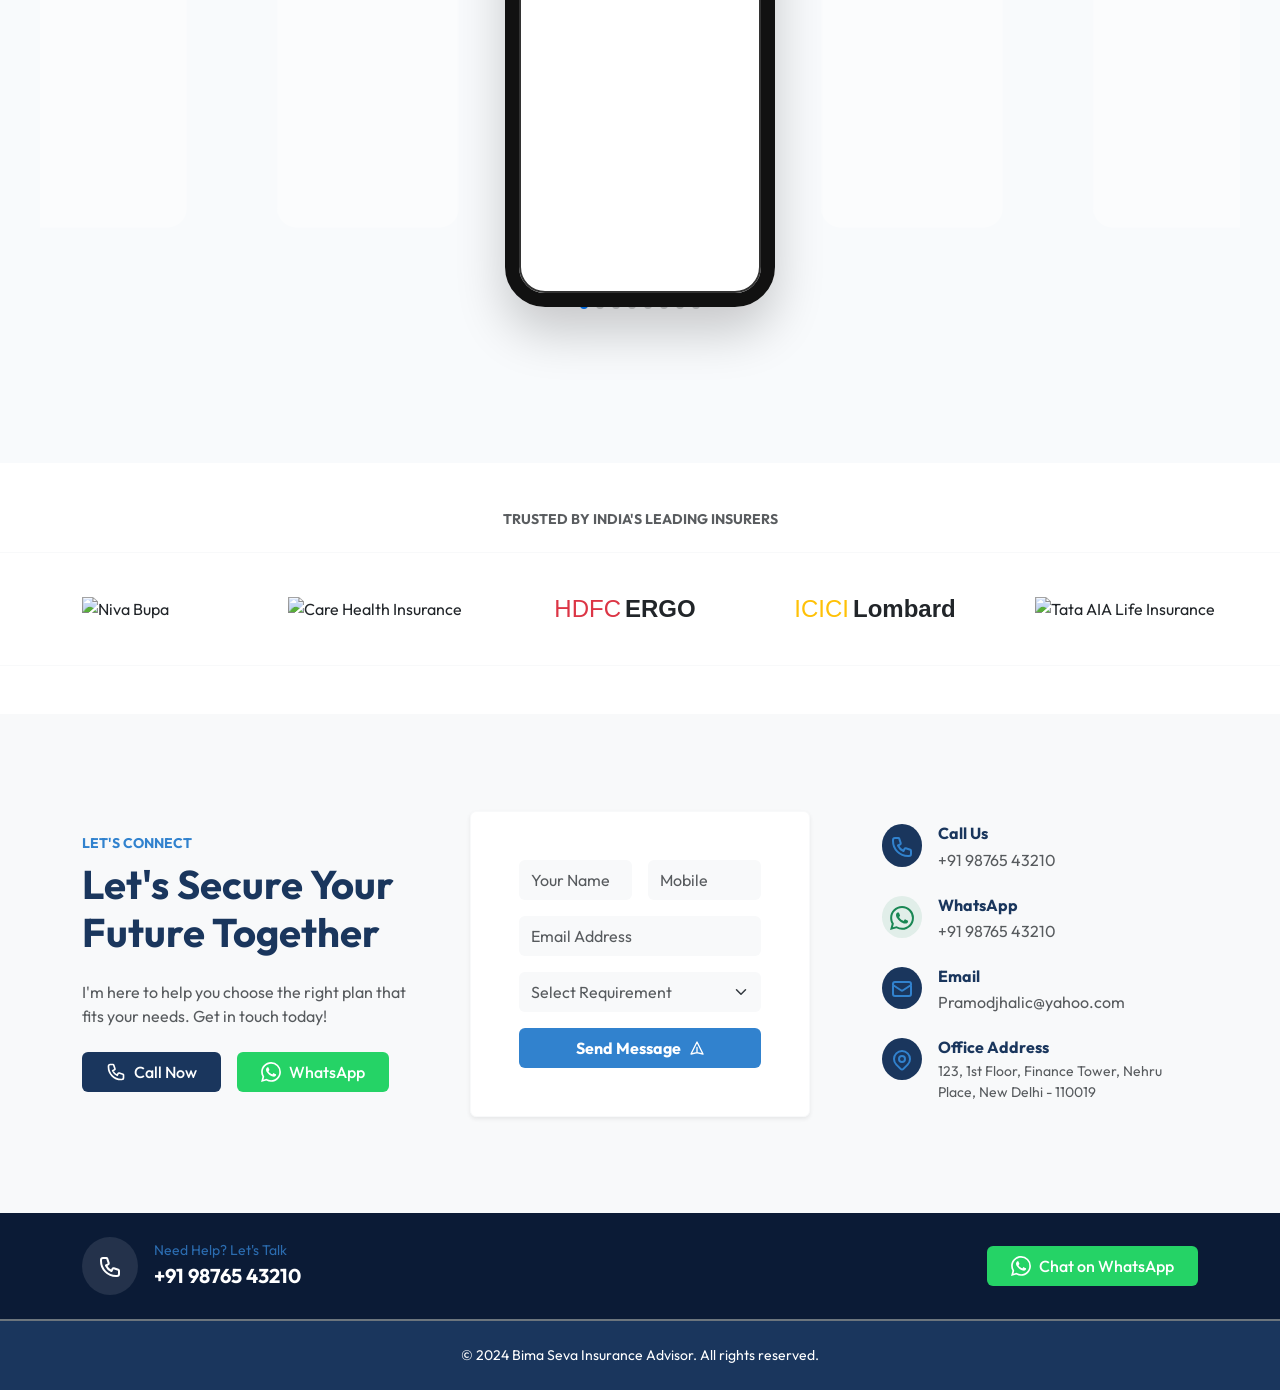
==== commit 6daab648: "Add animated claim settlement growth charts and update slider animations" ====
--- a/index.html
+++ b/index.html
@@ -183,7 +183,7 @@
         /* Marquee */
         @keyframes scroll {
             0% { transform: translateX(0); }
-            100% { transform: translateX(calc(-250px * 10)); }
+            100% { transform: translateX(-50%); }
         }
         .marquee-container {
             overflow: hidden;
@@ -194,7 +194,7 @@
         }
         .marquee-track {
             display: flex;
-            width: calc(250px * 20);
+            width: max-content;
             animation: scroll 80s linear infinite;
         }
         .marquee-track:hover {
@@ -319,7 +319,7 @@
 <!-- Hero Section -->
 <section class="hero-section">
     <!-- Background Image with Gradient Overlay -->
-    <img src="https://images.unsplash.com/photo-1560250097-0b93528c311a?ixlib=rb-4.0.3&auto=format&fit=crop&w=2000&q=80" alt="Advisor Background" class="hero-bg-img">
+    <img src="assets/images/portfolio/473411733_1766817154083320_7991205949878750875_n.jpg" alt="Advisor Background" class="hero-bg-img">
     <div class="hero-overlay"></div>
 
     <div class="container hero-content">
@@ -631,6 +631,82 @@
     </div>
 </section>
 
+<!-- Graph Section -->
+<section class="py-5 bg-white border-bottom border-light">
+    <div class="container my-5">
+        <div class="text-center mb-5">
+            <h2 class="display-5 fw-bold text-primary-custom text-uppercase">Claim Settlement Growth Over The Years</h2>
+            <div class="d-inline-block bg-primary-custom text-white px-4 py-2 rounded-pill fw-bold small mt-2 mb-4 tracking-wide shadow-sm">
+                CLAIM SETTLEMENT AMOUNT GROWTH (INDEX BASE YEAR 2015 = 100)
+            </div>
+            <div class="d-flex flex-wrap justify-content-center gap-3 gap-md-5 mt-2 small fw-semibold text-secondary">
+                <span class="d-flex align-items-center gap-1"><svg width="18" height="18" fill="none" stroke="currentColor" viewBox="0 0 24 24" class="text-success"><path stroke-linecap="round" stroke-linejoin="round" stroke-width="2" d="M9 12l2 2 4-4m5.618-4.016A11.955 11.955 0 0112 2.944a11.955 11.955 0 01-8.618 3.04A12.02 12.02 0 003 9c0 5.591 3.824 10.29 9 11.622 5.176-1.332 9-6.03 9-11.622 0-1.042-.133-2.052-.382-3.016z"></path></svg> Trust. Care. Commitment.</span>
+                <span class="d-flex align-items-center gap-1"><svg width="18" height="18" fill="none" stroke="currentColor" viewBox="0 0 24 24" class="text-success"><path stroke-linecap="round" stroke-linejoin="round" stroke-width="2" d="M12 4.354a4 4 0 110 5.292M15 21H3v-1a6 6 0 0112 0v1zm0 0h6v-1a6 6 0 00-9-5.197M13 7a4 4 0 11-8 0 4 4 0 018 0z"></path></svg> Protecting You, Every Step.</span>
+                <span class="d-flex align-items-center gap-1"><svg width="18" height="18" fill="none" stroke="currentColor" viewBox="0 0 24 24" class="text-success"><path stroke-linecap="round" stroke-linejoin="round" stroke-width="2" d="M9 12l2 2 4-4m5.618-4.016A11.955 11.955 0 0112 2.944a11.955 11.955 0 01-8.618 3.04A12.02 12.02 0 003 9c0 5.591 3.824 10.29 9 11.622 5.176-1.332 9-6.03 9-11.622 0-1.042-.133-2.052-.382-3.016z"></path></svg> Always With You.</span>
+            </div>
+        </div>
+
+        <!-- Graph Container -->
+        <div class="bg-white rounded-4 shadow-sm border border-light-subtle p-2 p-md-4 mb-5 position-relative">
+            <!-- Background highlight column for COVID (2020) -->
+            <div class="position-absolute d-none d-md-block" style="left: 49.5%; top: 0; bottom: 0; width: 6%; background-color: rgba(227, 52, 47, 0.05); z-index: 0; pointer-events: none; transform: translateX(-50%);"></div>
+            <div id="claimGrowthChart" style="min-height: 450px; z-index: 1; position: relative;"></div>
+        </div>
+
+        <!-- Stats row -->
+        <div class="row g-4 text-center justify-content-center">
+            <div class="col-md-3">
+                <div class="d-flex flex-column flex-md-row align-items-center justify-content-center gap-3 p-4 bg-white rounded-4 h-100 border border-light-subtle shadow-sm transition-all hover-translate-y">
+                    <div class="bg-success text-white rounded-circle d-flex align-items-center justify-content-center flex-shrink-0" style="width: 60px; height: 60px;">
+                        <svg width="28" height="28" fill="none" stroke="currentColor" viewBox="0 0 24 24"><path stroke-linecap="round" stroke-linejoin="round" stroke-width="2" d="M13 7h8m0 0v8m0-8l-8 8-4-4-6 6"></path></svg>
+                    </div>
+                    <div class="text-md-start">
+                        <div class="small text-primary-custom fw-bold tracking-wide">TOTAL GROWTH</div>
+                        <div class="fs-3 fw-bold text-success mb-1">531.05%</div>
+                        <div class="small text-muted" style="font-size: 0.75rem;">(2015 TO 2025)</div>
+                    </div>
+                </div>
+            </div>
+            <div class="col-md-3">
+                <div class="d-flex flex-column flex-md-row align-items-center justify-content-center gap-3 p-4 bg-white rounded-4 h-100 border border-light-subtle shadow-sm transition-all hover-translate-y">
+                    <div class="bg-primary-custom text-white rounded-circle d-flex align-items-center justify-content-center flex-shrink-0" style="width: 60px; height: 60px;">
+                        <svg width="28" height="28" fill="none" stroke="currentColor" viewBox="0 0 24 24"><path stroke-linecap="round" stroke-linejoin="round" stroke-width="2" d="M7 12l3-3 3 3 4-4M8 21l4-4 4 4M3 4h18M4 4h16v12a1 1 0 01-1 1H5a1 1 0 01-1-1V4z"></path></svg>
+                    </div>
+                    <div class="text-md-start">
+                        <div class="small text-primary-custom fw-bold tracking-wide">STARTING VALUE</div>
+                        <div class="fs-3 fw-bold text-primary-custom mb-1">100.00</div>
+                        <div class="small text-muted" style="font-size: 0.75rem;">INDEX (2015)</div>
+                    </div>
+                </div>
+            </div>
+            <div class="col-md-3">
+                <div class="d-flex flex-column flex-md-row align-items-center justify-content-center gap-3 p-4 bg-white rounded-4 h-100 border border-light-subtle shadow-sm transition-all hover-translate-y">
+                    <div class="bg-success text-white rounded-circle d-flex align-items-center justify-content-center flex-shrink-0" style="width: 60px; height: 60px;">
+                        <svg width="28" height="28" fill="none" stroke="currentColor" viewBox="0 0 24 24"><path stroke-linecap="round" stroke-linejoin="round" stroke-width="2" d="M9 12l2 2 4-4m5.618-4.016A11.955 11.955 0 0112 2.944a11.955 11.955 0 01-8.618 3.04A12.02 12.02 0 003 9c0 5.591 3.824 10.29 9 11.622 5.176-1.332 9-6.03 9-11.622 0-1.042-.133-2.052-.382-3.016z"></path></svg>
+                    </div>
+                    <div class="text-md-start">
+                        <div class="small text-primary-custom fw-bold tracking-wide">ENDING VALUE</div>
+                        <div class="fs-3 fw-bold text-primary-custom mb-1">631.05</div>
+                        <div class="small text-muted" style="font-size: 0.75rem;">INDEX (2025)</div>
+                    </div>
+                </div>
+            </div>
+            <div class="col-md-3">
+                <div class="d-flex flex-column flex-md-row align-items-center justify-content-center gap-3 p-4 bg-white rounded-4 h-100 border border-light-subtle shadow-sm transition-all hover-translate-y">
+                    <div class="bg-primary-custom text-white rounded-circle d-flex align-items-center justify-content-center flex-shrink-0" style="width: 60px; height: 60px;">
+                        <svg width="28" height="28" fill="none" stroke="currentColor" viewBox="0 0 24 24"><path stroke-linecap="round" stroke-linejoin="round" stroke-width="2" d="M13 7h8m0 0v8m0-8l-8 8-4-4-6 6"></path></svg>
+                    </div>
+                    <div class="text-md-start">
+                        <div class="small text-primary-custom fw-bold tracking-wide">CAGR</div>
+                        <div class="fs-3 fw-bold text-success mb-1">20.78%</div>
+                        <div class="small text-muted" style="font-size: 0.75rem;">(2015 TO 2025)</div>
+                    </div>
+                </div>
+            </div>
+        </div>
+    </div>
+</section>
+
 <!-- App Screenshots Slider -->
 <section class="app-slider-section">
     <div class="container text-center mb-5">
@@ -660,11 +736,41 @@
                     <div class="brand-overlay">Bima Seva</div>
                     <img src="https://riskbirbal.com/assets/images/sets/risk-assessment.webp" alt="Risk Assessment & Mitigation">
                 </div>
+                <!-- Duplicated slides to ensure Swiper has enough elements to loop seamlessly when slidesPerView is auto -->
+                <div class="swiper-slide">
+                    <div class="brand-overlay">Bima Seva</div>
+                    <img src="https://riskbirbal.com/assets/images/sets/easy-navigation.webp" alt="Easy Navigation">
+                </div>
+                <div class="swiper-slide">
+                    <div class="brand-overlay">Bima Seva</div>
+                    <img src="https://riskbirbal.com/assets/images/sets/demystifying.webp" alt="Demystifying Insurance">
+                </div>
+                <div class="swiper-slide">
+                    <div class="brand-overlay">Bima Seva</div>
+                    <img src="https://riskbirbal.com/assets/images/sets/insight.webp" alt="Insight & Advice">
+                </div>
+                <div class="swiper-slide">
+                    <div class="brand-overlay">Bima Seva</div>
+                    <img src="https://riskbirbal.com/assets/images/sets/risk-assessment.webp" alt="Risk Assessment & Mitigation">
+                </div>
             </div>
             <div class="swiper-pagination mt-5"></div>
         </div>
     </div>
 </section>
+
+<style>
+/* Swiper slide scaling effect for active vs non-active */
+.swiper-container-app .swiper-slide {
+    transition: transform 0.6s ease, opacity 0.6s ease !important;
+    transform: scale(0.75) !important;
+    opacity: 0.5 !important;
+}
+.swiper-container-app .swiper-slide-active {
+    transform: scale(1) !important;
+    opacity: 1 !important;
+}
+</style>
 
 <script src="https://cdn.jsdelivr.net/npm/swiper@11/swiper-bundle.min.js"></script>
 <script>
@@ -674,11 +780,12 @@
         grabCursor: true,
         centeredSlides: true,
         slidesPerView: 'auto',
-        initialSlide: 1,
+        initialSlide: 0,
         spaceBetween: 30,
         loop: true,
+        speed: 600, // Speed of the swipe animation
         autoplay: {
-            delay: 4000,
+            delay: 3000, // Time it waits before swiping to the next image
             disableOnInteraction: false,
         },
         pagination: {
@@ -707,6 +814,36 @@
                 <span class="fs-4 fw-black text-warning tracking-tight" style="font-family: Arial, sans-serif;">ICICI</span>
                 <span class="fs-4 fw-semibold text-dark ms-1" style="font-family: Arial, sans-serif;">Lombard</span>
             </div>
+            <div class="marquee-item"><img src="https://mialtus.in/wp-content/uploads/2017/09/Tata-AIA-Life-Insurance.jpg" alt="Tata AIA Life Insurance"></div>
+            <div class="marquee-item"><img src="https://mialtus.in/wp-content/uploads/2022/12/3-1.png" alt="Partner 3"></div>
+            <div class="marquee-item"><img src="https://mialtus.in/wp-content/uploads/2017/09/SBI-Life-Insurance.jpg" alt="SBI Life Insurance"></div>
+            <div class="marquee-item"><img src="https://mialtus.in/wp-content/uploads/2017/09/Life-Insurance-Corporation-of-India.jpg" alt="Life Insurance Corporation of India"></div>
+            <div class="marquee-item"><img src="https://mialtus.in/wp-content/uploads/2017/09/Future-Generali-India-Life-Insurance1.jpg" alt="Future Generali India Life Insurance"></div>
+            <div class="marquee-item"><img src="https://mialtus.in/wp-content/uploads/2017/09/Edelweiss-Tokio-Life-Insurance1.jpg" alt="Edelweiss Tokio Life Insurance"></div>
+            <div class="marquee-item"><img src="https://mialtus.in/wp-content/uploads/2017/09/Bajaj-Allianz-Life-Insurance.jpg" alt="Bajaj Allianz Life Insurance"></div>
+            <div class="marquee-item"><img src="https://mialtus.in/wp-content/uploads/2017/09/liberty-videocon-general-insurance.jpg" alt="Liberty Videocon General Insurance"></div>
+            <div class="marquee-item"><img src="https://mialtus.in/wp-content/uploads/2017/09/cholamandlam-general-insurance.jpg" alt="Cholamandalam General Insurance"></div>
+            <div class="marquee-item"><img src="https://mialtus.in/wp-content/uploads/2017/09/royal-sundram-general-insurance.jpg" alt="Royal Sundaram General Insurance"></div>
+            <div class="marquee-item"><img src="https://mialtus.in/wp-content/uploads/2017/09/united-india-general-insurance.jpg" alt="United India General Insurance"></div>
+            <div class="marquee-item"><img src="https://mialtus.in/wp-content/uploads/2022/12/1-3.png" alt="Partner 1"></div>
+            <div class="marquee-item"><img src="https://mialtus.in/wp-content/uploads/2022/12/download-2.png" alt="Partner 2"></div>
+            <div class="marquee-item"><img src="https://mialtus.in/wp-content/uploads/2024/03/1.png" alt="Partner Logo 1"></div>
+            <div class="marquee-item"><img src="https://mialtus.in/wp-content/uploads/2024/03/2.png" alt="Partner Logo 2"></div>
+            <div class="marquee-item"><img src="https://mialtus.in/wp-content/uploads/2024/03/3.png" alt="Partner Logo 3"></div>
+            <div class="marquee-item"><img src="https://mialtus.in/wp-content/uploads/2024/03/4.png" alt="Partner Logo 4"></div>
+            <div class="marquee-item"><img src="https://mialtus.in/wp-content/uploads/2024/03/5.png" alt="Partner Logo 5"></div>
+            <div class="marquee-item"><img src="https://mialtus.in/wp-content/uploads/2024/03/6.png" alt="Partner Logo 6"></div>
+            <div class="marquee-item"><img src="https://mialtus.in/wp-content/uploads/2024/03/8.png" alt="Partner Logo 8"></div>
+            <div class="marquee-item"><img src="https://mialtus.in/wp-content/uploads/2024/03/9.png" alt="Partner Logo 9"></div>
+            <div class="marquee-item"><img src="https://mialtus.in/wp-content/uploads/2024/03/10.png" alt="Partner Logo 10"></div>
+            <div class="marquee-item"><img src="https://mialtus.in/wp-content/uploads/2024/03/11.png" alt="Partner Logo 11"></div>
+            <div class="marquee-item"><img src="https://mialtus.in/wp-content/uploads/2024/03/12.png" alt="Partner Logo 12"></div>
+            <div class="marquee-item"><img src="https://mialtus.in/wp-content/uploads/2024/03/13.png" alt="Partner Logo 13"></div>
+            <div class="marquee-item"><img src="https://mialtus.in/wp-content/uploads/2024/03/14.png" alt="Partner Logo 14"></div>
+            <div class="marquee-item"><img src="https://mialtus.in/wp-content/uploads/2024/03/15.png" alt="Partner Logo 15"></div>
+            <div class="marquee-item"><img src="https://mialtus.in/wp-content/uploads/2024/03/16.png" alt="Partner Logo 16"></div>
+            <div class="marquee-item"><img src="https://mialtus.in/wp-content/uploads/2024/03/17.png" alt="Partner Logo 17"></div>
+            <div class="marquee-item"><img src="https://mialtus.in/wp-content/uploads/2024/03/18.png" alt="Partner Logo 18"></div>
             <!-- Duplicated Set for infinite scroll -->
             <div class="marquee-item"><img src="https://upload.wikimedia.org/wikipedia/commons/1/14/Niva_Bupa_Logo.jpg" alt="Niva Bupa"></div>
             <div class="marquee-item"><img src="https://upload.wikimedia.org/wikipedia/commons/9/90/Care_health_insurance_logo.png" alt="Care Health Insurance"></div>
@@ -718,6 +855,36 @@
                 <span class="fs-4 fw-black text-warning tracking-tight" style="font-family: Arial, sans-serif;">ICICI</span>
                 <span class="fs-4 fw-semibold text-dark ms-1" style="font-family: Arial, sans-serif;">Lombard</span>
             </div>
+            <div class="marquee-item"><img src="https://mialtus.in/wp-content/uploads/2017/09/Tata-AIA-Life-Insurance.jpg" alt="Tata AIA Life Insurance"></div>
+            <div class="marquee-item"><img src="https://mialtus.in/wp-content/uploads/2022/12/3-1.png" alt="Partner 3"></div>
+            <div class="marquee-item"><img src="https://mialtus.in/wp-content/uploads/2017/09/SBI-Life-Insurance.jpg" alt="SBI Life Insurance"></div>
+            <div class="marquee-item"><img src="https://mialtus.in/wp-content/uploads/2017/09/Life-Insurance-Corporation-of-India.jpg" alt="Life Insurance Corporation of India"></div>
+            <div class="marquee-item"><img src="https://mialtus.in/wp-content/uploads/2017/09/Future-Generali-India-Life-Insurance1.jpg" alt="Future Generali India Life Insurance"></div>
+            <div class="marquee-item"><img src="https://mialtus.in/wp-content/uploads/2017/09/Edelweiss-Tokio-Life-Insurance1.jpg" alt="Edelweiss Tokio Life Insurance"></div>
+            <div class="marquee-item"><img src="https://mialtus.in/wp-content/uploads/2017/09/Bajaj-Allianz-Life-Insurance.jpg" alt="Bajaj Allianz Life Insurance"></div>
+            <div class="marquee-item"><img src="https://mialtus.in/wp-content/uploads/2017/09/liberty-videocon-general-insurance.jpg" alt="Liberty Videocon General Insurance"></div>
+            <div class="marquee-item"><img src="https://mialtus.in/wp-content/uploads/2017/09/cholamandlam-general-insurance.jpg" alt="Cholamandalam General Insurance"></div>
+            <div class="marquee-item"><img src="https://mialtus.in/wp-content/uploads/2017/09/royal-sundram-general-insurance.jpg" alt="Royal Sundaram General Insurance"></div>
+            <div class="marquee-item"><img src="https://mialtus.in/wp-content/uploads/2017/09/united-india-general-insurance.jpg" alt="United India General Insurance"></div>
+            <div class="marquee-item"><img src="https://mialtus.in/wp-content/uploads/2022/12/1-3.png" alt="Partner 1"></div>
+            <div class="marquee-item"><img src="https://mialtus.in/wp-content/uploads/2022/12/download-2.png" alt="Partner 2"></div>
+            <div class="marquee-item"><img src="https://mialtus.in/wp-content/uploads/2024/03/1.png" alt="Partner Logo 1"></div>
+            <div class="marquee-item"><img src="https://mialtus.in/wp-content/uploads/2024/03/2.png" alt="Partner Logo 2"></div>
+            <div class="marquee-item"><img src="https://mialtus.in/wp-content/uploads/2024/03/3.png" alt="Partner Logo 3"></div>
+            <div class="marquee-item"><img src="https://mialtus.in/wp-content/uploads/2024/03/4.png" alt="Partner Logo 4"></div>
+            <div class="marquee-item"><img src="https://mialtus.in/wp-content/uploads/2024/03/5.png" alt="Partner Logo 5"></div>
+            <div class="marquee-item"><img src="https://mialtus.in/wp-content/uploads/2024/03/6.png" alt="Partner Logo 6"></div>
+            <div class="marquee-item"><img src="https://mialtus.in/wp-content/uploads/2024/03/8.png" alt="Partner Logo 8"></div>
+            <div class="marquee-item"><img src="https://mialtus.in/wp-content/uploads/2024/03/9.png" alt="Partner Logo 9"></div>
+            <div class="marquee-item"><img src="https://mialtus.in/wp-content/uploads/2024/03/10.png" alt="Partner Logo 10"></div>
+            <div class="marquee-item"><img src="https://mialtus.in/wp-content/uploads/2024/03/11.png" alt="Partner Logo 11"></div>
+            <div class="marquee-item"><img src="https://mialtus.in/wp-content/uploads/2024/03/12.png" alt="Partner Logo 12"></div>
+            <div class="marquee-item"><img src="https://mialtus.in/wp-content/uploads/2024/03/13.png" alt="Partner Logo 13"></div>
+            <div class="marquee-item"><img src="https://mialtus.in/wp-content/uploads/2024/03/14.png" alt="Partner Logo 14"></div>
+            <div class="marquee-item"><img src="https://mialtus.in/wp-content/uploads/2024/03/15.png" alt="Partner Logo 15"></div>
+            <div class="marquee-item"><img src="https://mialtus.in/wp-content/uploads/2024/03/16.png" alt="Partner Logo 16"></div>
+            <div class="marquee-item"><img src="https://mialtus.in/wp-content/uploads/2024/03/17.png" alt="Partner Logo 17"></div>
+            <div class="marquee-item"><img src="https://mialtus.in/wp-content/uploads/2024/03/18.png" alt="Partner Logo 18"></div>
         </div>
     </div>
 </section>
@@ -853,6 +1020,194 @@
 </footer>
 
 <script src="https://cdn.jsdelivr.net/npm/bootstrap@5.3.2/dist/js/bootstrap.bundle.min.js"></script>
+<script src="https://cdn.jsdelivr.net/npm/apexcharts"></script>
+<script>
+document.addEventListener('DOMContentLoaded', function () {
+    if(document.querySelector("#claimGrowthChart")) {
+        var options = {
+            series: [{
+                name: "Claim Settlement Amount",
+                data: [100.00, 107.50, 115.56, 124.23, 133.55, 181.61, 236.10, 269.13, 347.16, 478.67, 631.05]
+            }],
+            chart: {
+                type: 'area',
+                height: 450,
+                fontFamily: 'Outfit, sans-serif',
+                toolbar: {
+                    show: false
+                },
+                animations: {
+                    enabled: true,
+                    easing: 'easeinout',
+                    speed: 2500,
+                    animateGradually: {
+                        enabled: true,
+                        delay: 400
+                    },
+                    dynamicAnimation: {
+                        enabled: true,
+                        speed: 350
+                    }
+                }
+            },
+            colors: ['#1a365d'],
+            dataLabels: {
+                enabled: true,
+                formatter: function (val, opts) {
+                    let percentages = ["", "7.5%", "7.5%", "7.5%", "7.5%", "36%", "30%", "14%", "29%", "38%", "32%"];
+                    let pct = percentages[opts.dataPointIndex];
+                    if (pct !== "") {
+                        return [pct, val.toFixed(2)];
+                    } else {
+                        return [val.toFixed(2)];
+                    }
+                },
+                offsetY: -15,
+                style: {
+                    fontSize: '12px',
+                    fontFamily: 'Outfit, sans-serif',
+                    fontWeight: 'bold',
+                    colors: ["#1a365d"]
+                },
+                background: {
+                    enabled: false,
+                }
+            },
+            stroke: {
+                curve: 'smooth',
+                width: 3,
+                colors: ['#1a365d']
+            },
+            fill: {
+                type: 'gradient',
+                gradient: {
+                    shadeIntensity: 1,
+                    opacityFrom: 0.4,
+                    opacityTo: 0.0,
+                    stops: [0, 90, 100]
+                }
+            },
+            markers: {
+                size: 6,
+                colors: ["#1a365d"],
+                strokeColors: "#fff",
+                strokeWidth: 2,
+                hover: {
+                    size: 8,
+                },
+                discrete: [{
+                    seriesIndex: 0,
+                    dataPointIndex: 5,
+                    fillColor: '#e3342f',
+                    strokeColor: '#fff',
+                    size: 8
+                }]
+            },
+            xaxis: {
+                categories: ['2015', '2016', '2017', '2018', '2019', '2020', '2021', '2022', '2023', '2024', '2025'],
+                title: {
+                    text: 'YEAR',
+                    offsetY: 10,
+                    style: {
+                        fontWeight: 700,
+                        color: '#1a365d',
+                        fontSize: '14px'
+                    }
+                },
+                labels: {
+                    style: {
+                        fontWeight: 600,
+                        colors: '#1a365d'
+                    }
+                },
+                axisBorder: {
+                    show: true,
+                    color: '#1a365d',
+                },
+                axisTicks: {
+                    show: true,
+                    color: '#1a365d',
+                }
+            },
+            yaxis: {
+                title: {
+                    text: 'CLAIM SETTLEMENT AMOUNT (INDEX)',
+                    style: {
+                        fontWeight: 700,
+                        color: '#1a365d',
+                        fontSize: '12px'
+                    }
+                },
+                labels: {
+                    style: {
+                        fontWeight: 600,
+                        colors: '#1a365d'
+                    }
+                },
+                min: 50,
+                max: 700,
+                tickAmount: 13
+            },
+            grid: {
+                borderColor: '#f1f1f1',
+                strokeDashArray: 4,
+                yaxis: {
+                    lines: {
+                        show: true
+                    }
+                }
+            },
+            annotations: {
+                points: [{
+                    x: '2020',
+                    y: 181.61,
+                    marker: {
+                        size: 0
+                    },
+                    label: {
+                        borderColor: '#e3342f',
+                        borderWidth: 1,
+                        borderRadius: 5,
+                        style: {
+                            color: '#e3342f',
+                            background: '#fff',
+                            fontSize: '12px',
+                            fontWeight: 'bold',
+                            padding: {
+                                left: 10,
+                                right: 10,
+                                top: 8,
+                                bottom: 8,
+                            }
+                        },
+                        text: 'COVID\nA Challenging Year\nThat Strengthened\nOur Commitment',
+                        offsetY: -60
+                    }
+                }]
+            },
+            tooltip: {
+                y: {
+                    formatter: function (val) {
+                        return val.toFixed(2)
+                    }
+                }
+            }
+        };
+
+        var chart = new ApexCharts(document.querySelector("#claimGrowthChart"), options);
+        
+        // Use IntersectionObserver to start animation only when visible
+        var observer = new IntersectionObserver(function(entries) {
+            if(entries[0].isIntersecting) {
+                chart.render();
+                observer.disconnect(); // Stop observing once rendered
+            }
+        }, { threshold: 0.2 }); // Trigger when 20% of chart is visible
+        
+        observer.observe(document.querySelector("#claimGrowthChart"));
+    }
+});
+</script>
 <script src="assets/js/script.js"></script>
 </body>
 </html>
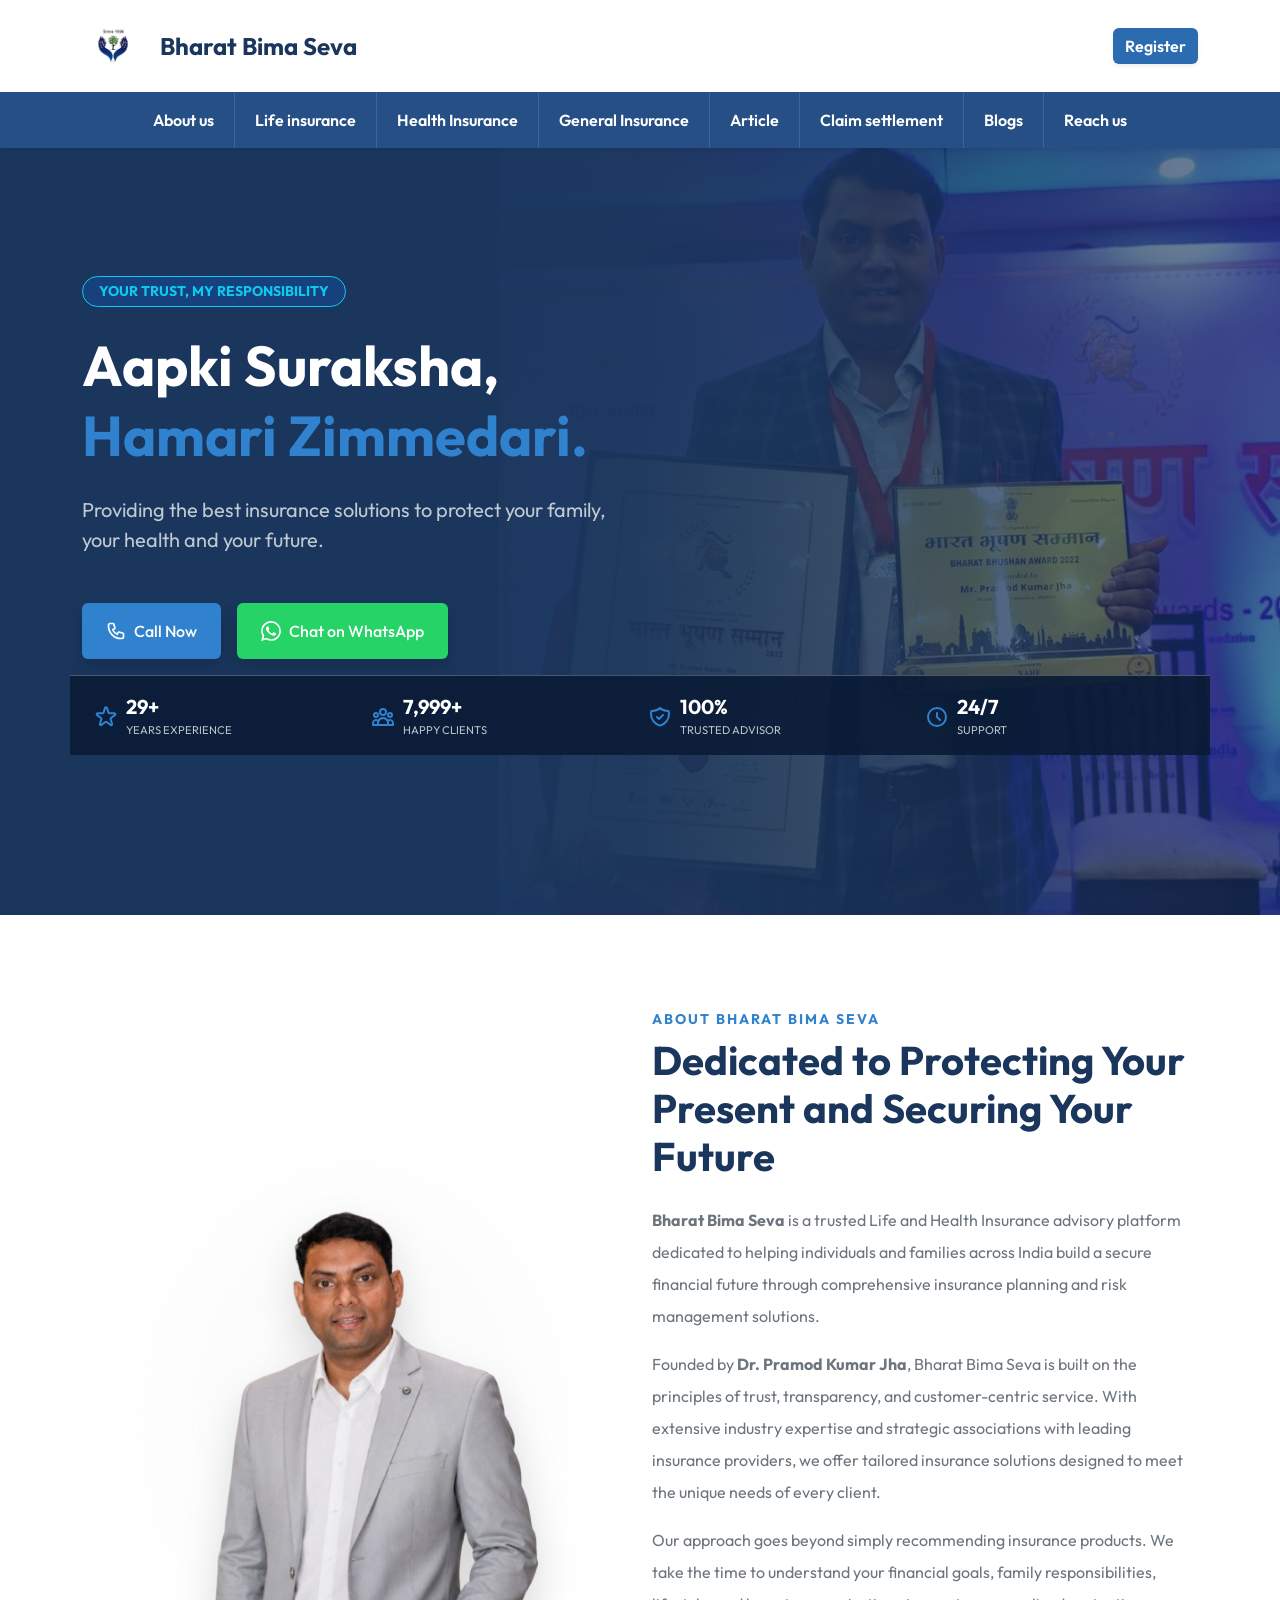
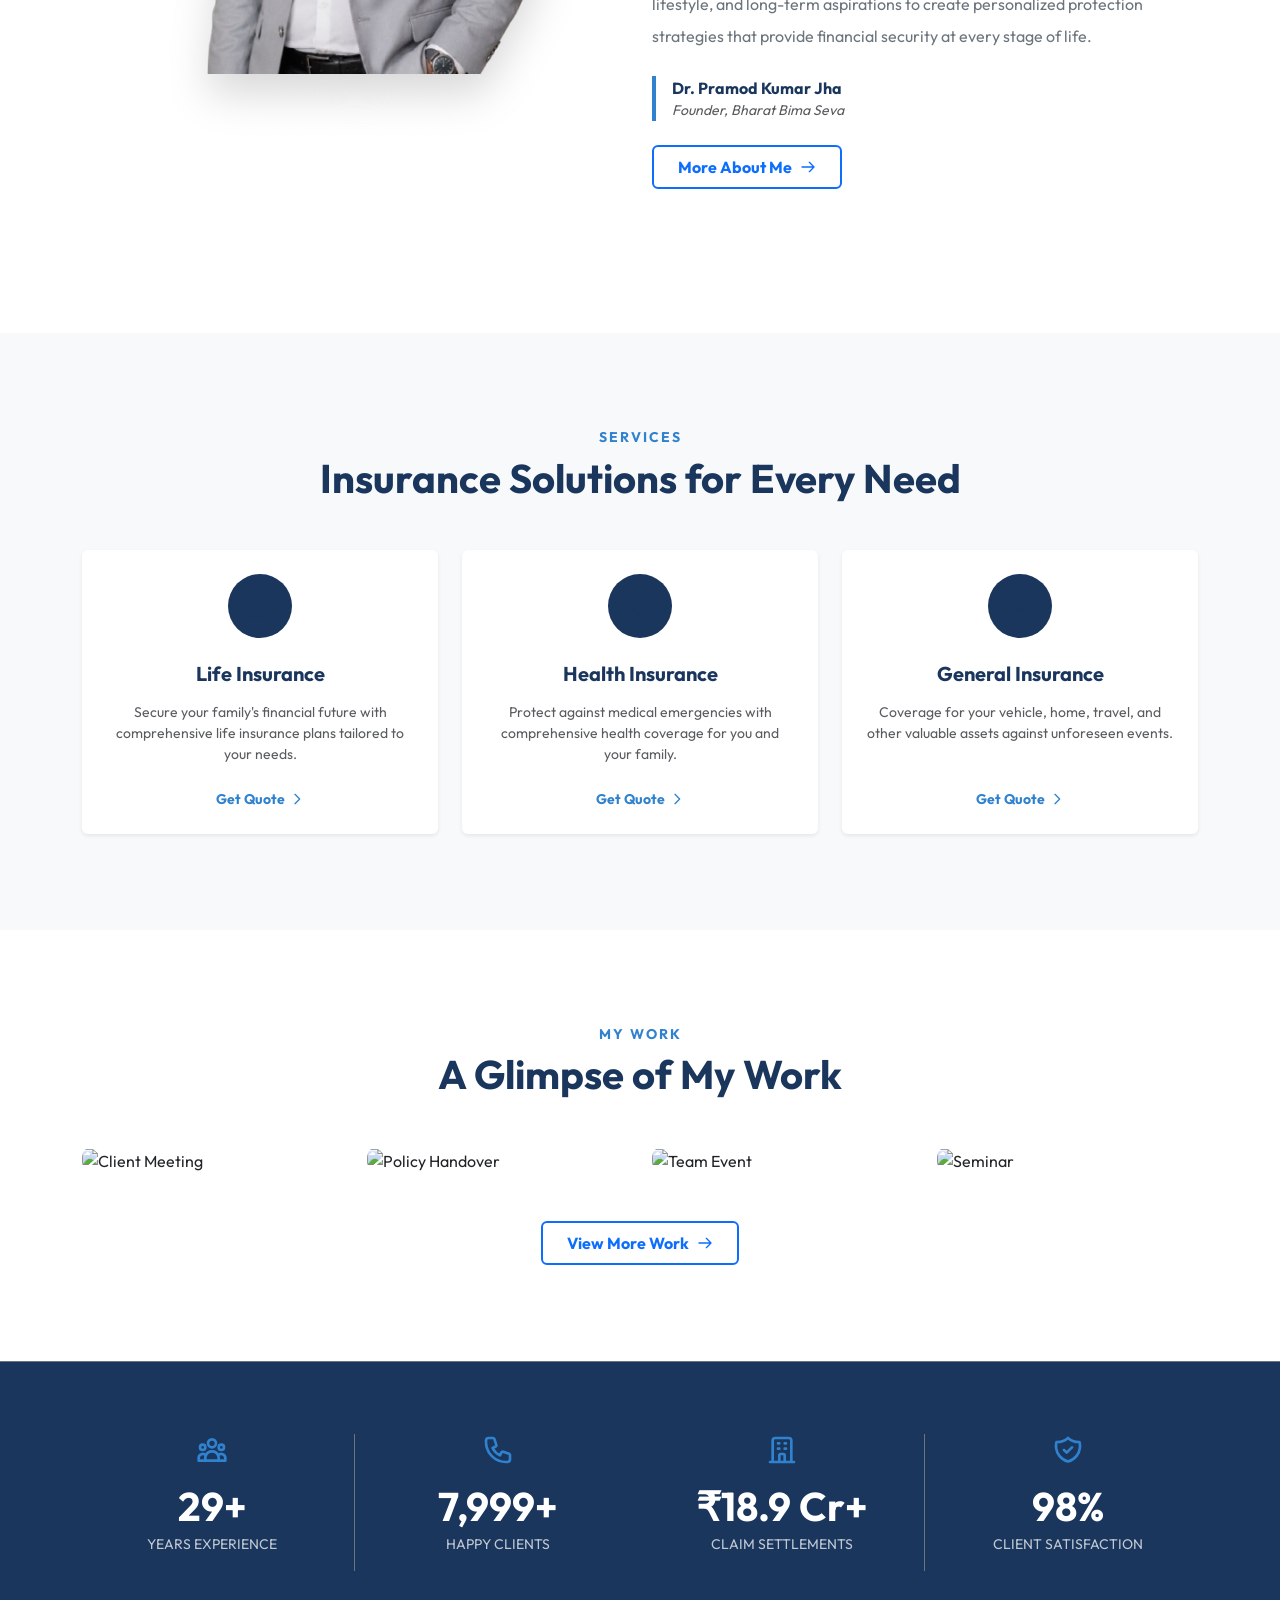
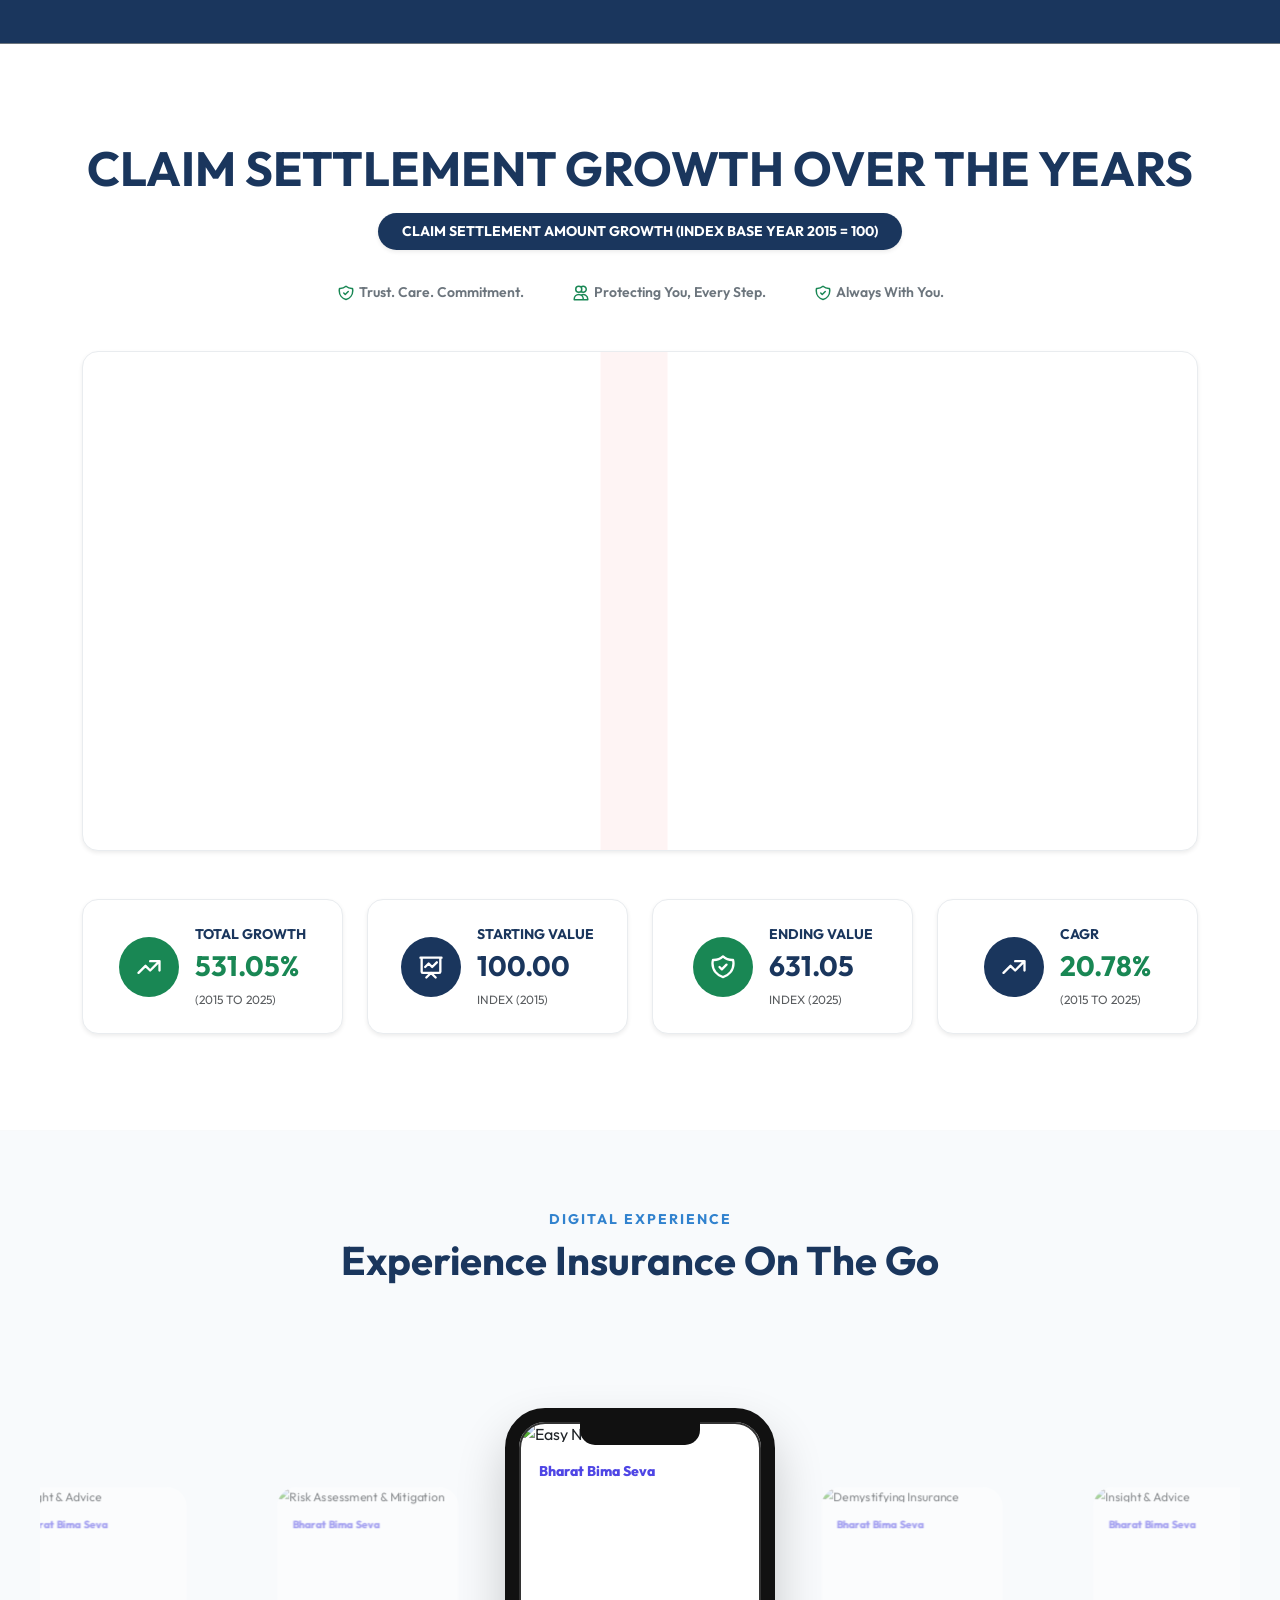
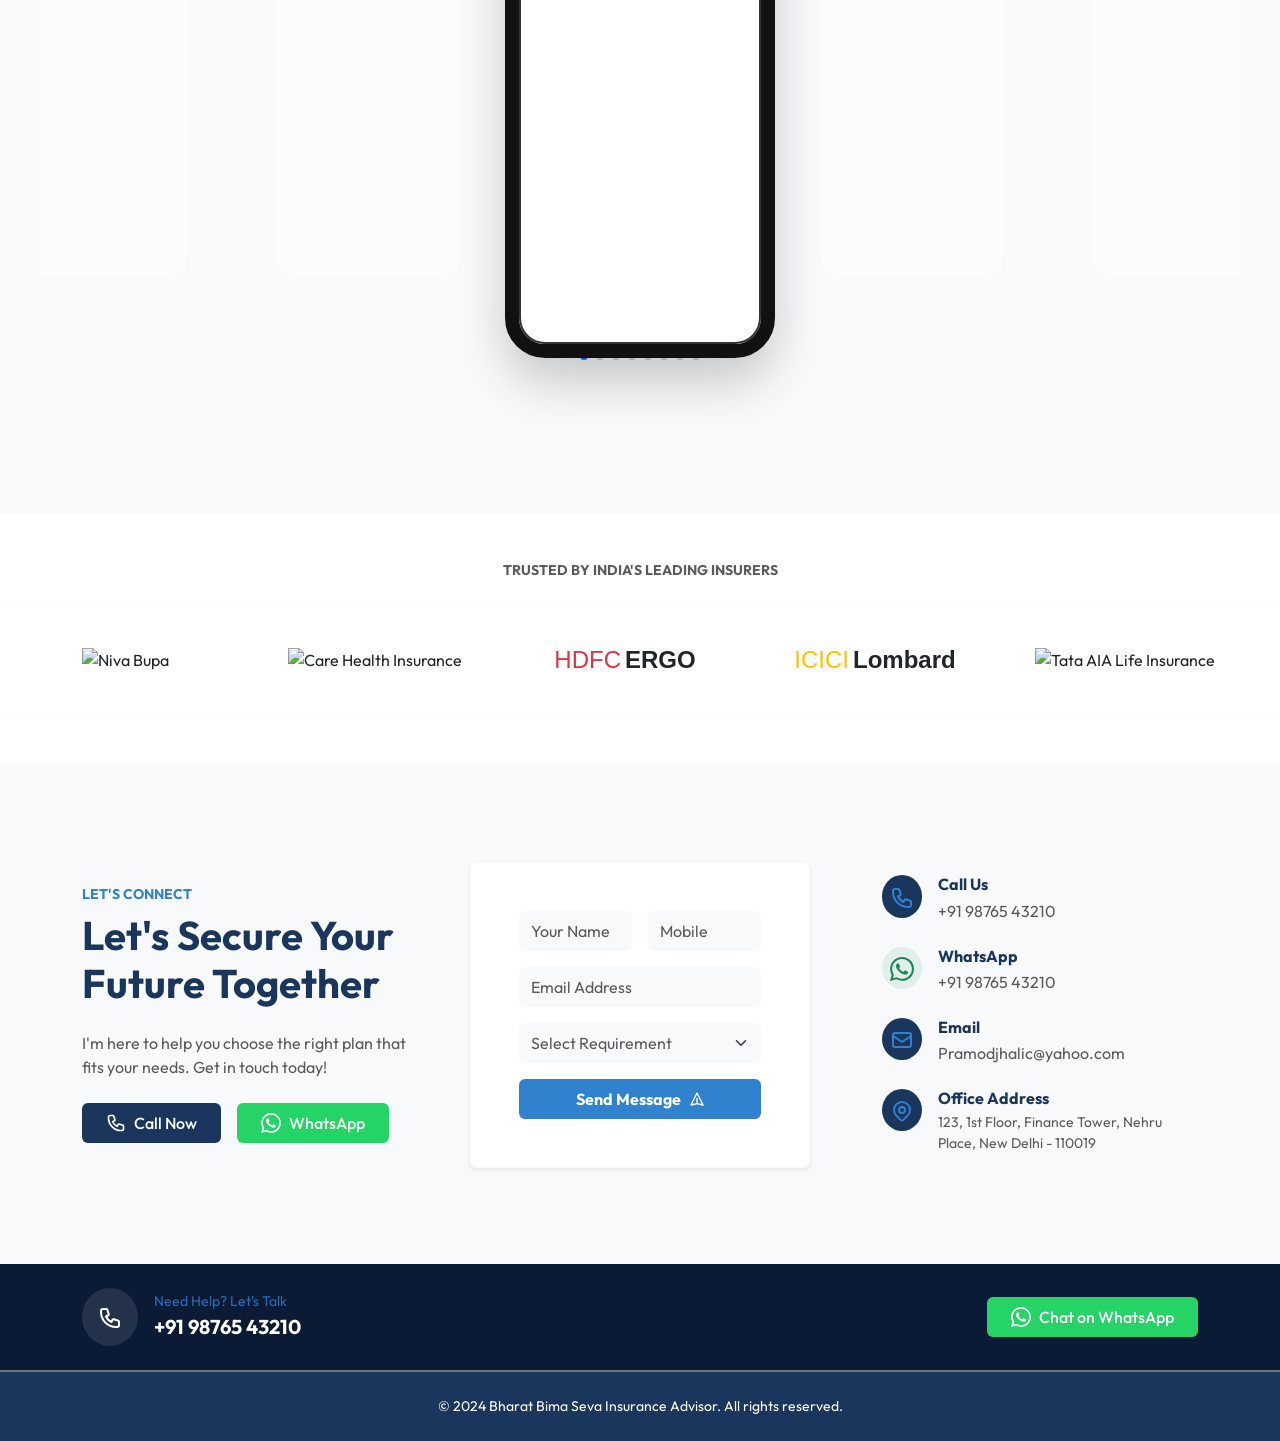
==== commit 9e9cc4d6: "Refine hero images, update menu styling, and fix layout overlapping" ====
--- a/index.html
+++ b/index.html
@@ -3,7 +3,7 @@
 <head>
     <meta charset="UTF-8">
     <meta name="viewport" content="width=device-width, initial-scale=1.0">
-    <title>Bima Seva - Premium Insurance Advisor</title>
+    <title>Bharat Bima Seva - Premium Insurance Advisor</title>
     
     <!-- Google Fonts -->
     <link rel="preconnect" href="https://fonts.googleapis.com">
@@ -33,9 +33,10 @@
         .bg-navbar-dark { background-color: #254f85 !important; }
         .nav-link-custom {
             color: white !important;
-            padding: 1rem 1.5rem !important;
+            padding: 1rem 1.25rem !important; /* Slightly reduced padding to help fit */
             border-right: 1px solid #3b649a;
             font-weight: 600;
+            white-space: nowrap;
         }
         .nav-link-custom:hover, .nav-link-custom.active {
             color: #f97316 !important;
@@ -67,9 +68,10 @@
             inset: 0;
             width: 100%;
             height: 100%;
-            object-fit: cover;
+            object-fit: contain;
             object-position: right;
             opacity: 0.4;
+            filter: blur(0px);
             z-index: 0;
         }
         .hero-overlay {
@@ -87,7 +89,7 @@
             bottom: 0;
             width: 100%;
             background-color: rgba(11, 27, 54, 0.9);
-            backdrop-filter: blur(4px);
+            backdrop-filter: blur(0px);
             border-top: 1px solid #4a5568;
             z-index: 10;
         }
@@ -162,7 +164,7 @@
         .swiper-container-app .swiper-slide img {
             width: 100%;
             height: 100%;
-            object-fit: cover;
+            object-fit: contain;
         }
         .brand-overlay {
             position: absolute;
@@ -257,8 +259,9 @@
         <div class="container">
             <div class="d-flex justify-content-between align-items-center">
                 <!-- Logo -->
-                <a href="index.html" class="text-decoration-none">
-                    <img src="assets/images/logo.png" alt="Bima Seva Logo" class="img-fluid" style="height: 60px;">
+                <a href="index.html" class="text-decoration-none d-flex align-items-center gap-2">
+                    <img src="assets/images/logo.png" alt="Bharat Bima Seva Logo" class="img-fluid me-2" style="height: 60px;">
+                    <span class="fs-4 fw-bold text-primary-custom mb-0">Bharat Bima Seva</span>
                 </a>
 
                 <!-- Top Right Actions (Desktop) -->
@@ -319,7 +322,7 @@
 <!-- Hero Section -->
 <section class="hero-section">
     <!-- Background Image with Gradient Overlay -->
-    <img src="assets/images/portfolio/473411733_1766817154083320_7991205949878750875_n.jpg" alt="Advisor Background" class="hero-bg-img">
+    <img src="277775399_1139506043481104_6849116031605766161_n.jpg" alt="Advisor Background" class="hero-bg-img">
     <div class="hero-overlay"></div>
 
     <div class="container hero-content">
@@ -338,7 +341,7 @@
                     Providing the best insurance solutions to protect your family, your health and your future.
                 </p>
                 
-                <div class="d-flex flex-wrap gap-3">
+                <div class="d-flex flex-wrap gap-3 mb-5 pb-lg-5">
                     <a href="tel:+919876543210" class="btn btn-primary bg-accent border-0 px-4 py-3 fw-medium d-flex align-items-center gap-2 shadow">
                         <svg width="20" height="20" fill="none" stroke="currentColor" viewBox="0 0 24 24"><path stroke-linecap="round" stroke-linejoin="round" stroke-width="2" d="M3 5a2 2 0 012-2h3.28a1 1 0 01.948.684l1.498 4.493a1 1 0 01-.502 1.21l-2.257 1.13a11.042 11.042 0 005.516 5.516l1.13-2.257a1 1 0 011.21-.502l4.493 1.498a1 1 0 01.684.949V19a2 2 0 01-2 2h-1C9.716 21 3 14.284 3 6V5z"></path></svg>
                         Call Now
@@ -448,7 +451,7 @@
         
         <div class="row g-4">
             <!-- Service 1 -->
-            <div class="col-md-6 col-lg-3">
+            <div class="col-lg-4 col-md-6">
                 <div class="card h-100 border-0 shadow-sm text-center p-4 service-card transition-all">
                     <div class="rounded-circle bg-primary-custom bg-opacity-10 text-primary-custom d-inline-flex align-items-center justify-content-center mx-auto mb-4" style="width: 64px; height: 64px;">
                         <svg width="32" height="32" fill="none" stroke="currentColor" viewBox="0 0 24 24"><path stroke-linecap="round" stroke-linejoin="round" stroke-width="2" d="M12 4.354a4 4 0 110 5.292M15 21H3v-1a6 6 0 0112 0v1zm0 0h6v-1a6 6 0 00-9-5.197M13 7a4 4 0 11-8 0 4 4 0 018 0z"></path></svg>
@@ -461,7 +464,7 @@
                 </div>
             </div>
             <!-- Service 2 -->
-            <div class="col-md-6 col-lg-3">
+            <div class="col-lg-4 col-md-6">
                 <div class="card h-100 border-0 shadow-sm text-center p-4 service-card transition-all">
                     <div class="rounded-circle bg-primary-custom bg-opacity-10 text-primary-custom d-inline-flex align-items-center justify-content-center mx-auto mb-4" style="width: 64px; height: 64px;">
                         <svg width="32" height="32" fill="none" stroke="currentColor" viewBox="0 0 24 24"><path stroke-linecap="round" stroke-linejoin="round" stroke-width="2" d="M4.318 6.318a4.5 4.5 0 000 6.364L12 20.364l7.682-7.682a4.5 4.5 0 00-6.364-6.364L12 7.636l-1.318-1.318a4.5 4.5 0 00-6.364 0z"></path></svg>
@@ -474,7 +477,7 @@
                 </div>
             </div>
             <!-- Service 3 -->
-            <div class="col-md-6 col-lg-3">
+            <div class="col-lg-4 col-md-6">
                 <div class="card h-100 border-0 shadow-sm text-center p-4 service-card transition-all">
                     <div class="rounded-circle bg-primary-custom bg-opacity-10 text-primary-custom d-inline-flex align-items-center justify-content-center mx-auto mb-4" style="width: 64px; height: 64px;">
                         <svg width="32" height="32" fill="none" stroke="currentColor" viewBox="0 0 24 24"><path stroke-linecap="round" stroke-linejoin="round" stroke-width="2" d="M3 12l2-2m0 0l7-7 7 7M5 10v10a1 1 0 001 1h3m10-11l2 2m-2-2v10a1 1 0 01-1 1h-3m-6 0a1 1 0 001-1v-4a1 1 0 011-1h2a1 1 0 011 1v4a1 1 0 001 1m-6 0h6"></path></svg>
@@ -486,19 +489,7 @@
                     </a>
                 </div>
             </div>
-            <!-- Service 4 -->
-            <div class="col-md-6 col-lg-3">
-                <div class="card h-100 border-0 shadow-sm text-center p-4 service-card transition-all">
-                    <div class="rounded-circle bg-primary-custom bg-opacity-10 text-primary-custom d-inline-flex align-items-center justify-content-center mx-auto mb-4" style="width: 64px; height: 64px;">
-                        <svg width="32" height="32" fill="none" stroke="currentColor" viewBox="0 0 24 24"><path stroke-linecap="round" stroke-linejoin="round" stroke-width="2" d="M12 8c-1.657 0-3 .895-3 2s1.343 2 3 2 3 .895 3 2-1.343 2-3 2m0-8c1.11 0 2.08.402 2.599 1M12 8V7m0 1v8m0 0v1m0-1c-1.11 0-2.08-.402-2.599-1M21 12a9 9 0 11-18 0 9 9 0 0118 0z"></path></svg>
-                    </div>
-                    <h5 class="fw-bold text-primary-custom mb-3">Investment Plans</h5>
-                    <p class="text-muted small mb-4">Build wealth over time with secure investment options tailored to your long term financial goals.</p>
-                    <a href="services.html" class="mt-auto text-decoration-none text-accent fw-bold small d-inline-flex align-items-center justify-content-center gap-1">
-                        Get Quote <svg width="16" height="16" fill="none" stroke="currentColor" viewBox="0 0 24 24"><path stroke-linecap="round" stroke-linejoin="round" stroke-width="2" d="M9 5l7 7-7 7"></path></svg>
-                    </a>
-                </div>
-            </div>
+
         </div>
         
         <style>
@@ -721,36 +712,36 @@
         <div class="swiper swiper-container-app">
             <div class="swiper-wrapper">
                 <div class="swiper-slide">
-                    <div class="brand-overlay">Bima Seva</div>
+                    <div class="brand-overlay">Bharat Bima Seva</div>
                     <img src="https://riskbirbal.com/assets/images/sets/easy-navigation.webp" alt="Easy Navigation">
                 </div>
                 <div class="swiper-slide">
-                    <div class="brand-overlay">Bima Seva</div>
+                    <div class="brand-overlay">Bharat Bima Seva</div>
                     <img src="https://riskbirbal.com/assets/images/sets/demystifying.webp" alt="Demystifying Insurance">
                 </div>
                 <div class="swiper-slide">
-                    <div class="brand-overlay">Bima Seva</div>
+                    <div class="brand-overlay">Bharat Bima Seva</div>
                     <img src="https://riskbirbal.com/assets/images/sets/insight.webp" alt="Insight & Advice">
                 </div>
                 <div class="swiper-slide">
-                    <div class="brand-overlay">Bima Seva</div>
+                    <div class="brand-overlay">Bharat Bima Seva</div>
                     <img src="https://riskbirbal.com/assets/images/sets/risk-assessment.webp" alt="Risk Assessment & Mitigation">
                 </div>
                 <!-- Duplicated slides to ensure Swiper has enough elements to loop seamlessly when slidesPerView is auto -->
                 <div class="swiper-slide">
-                    <div class="brand-overlay">Bima Seva</div>
+                    <div class="brand-overlay">Bharat Bima Seva</div>
                     <img src="https://riskbirbal.com/assets/images/sets/easy-navigation.webp" alt="Easy Navigation">
                 </div>
                 <div class="swiper-slide">
-                    <div class="brand-overlay">Bima Seva</div>
+                    <div class="brand-overlay">Bharat Bima Seva</div>
                     <img src="https://riskbirbal.com/assets/images/sets/demystifying.webp" alt="Demystifying Insurance">
                 </div>
                 <div class="swiper-slide">
-                    <div class="brand-overlay">Bima Seva</div>
+                    <div class="brand-overlay">Bharat Bima Seva</div>
                     <img src="https://riskbirbal.com/assets/images/sets/insight.webp" alt="Insight & Advice">
                 </div>
                 <div class="swiper-slide">
-                    <div class="brand-overlay">Bima Seva</div>
+                    <div class="brand-overlay">Bharat Bima Seva</div>
                     <img src="https://riskbirbal.com/assets/images/sets/risk-assessment.webp" alt="Risk Assessment & Mitigation">
                 </div>
             </div>
@@ -1015,7 +1006,7 @@
 <!-- Main Footer -->
 <footer class="bg-primary-custom text-white py-4 border-top border-secondary text-center small">
     <div class="container">
-        <p class="mb-0">&copy; 2024 Bima Seva Insurance Advisor. All rights reserved.</p>
+        <p class="mb-0">&copy; 2024 Bharat Bima Seva Insurance Advisor. All rights reserved.</p>
     </div>
 </footer>
 
